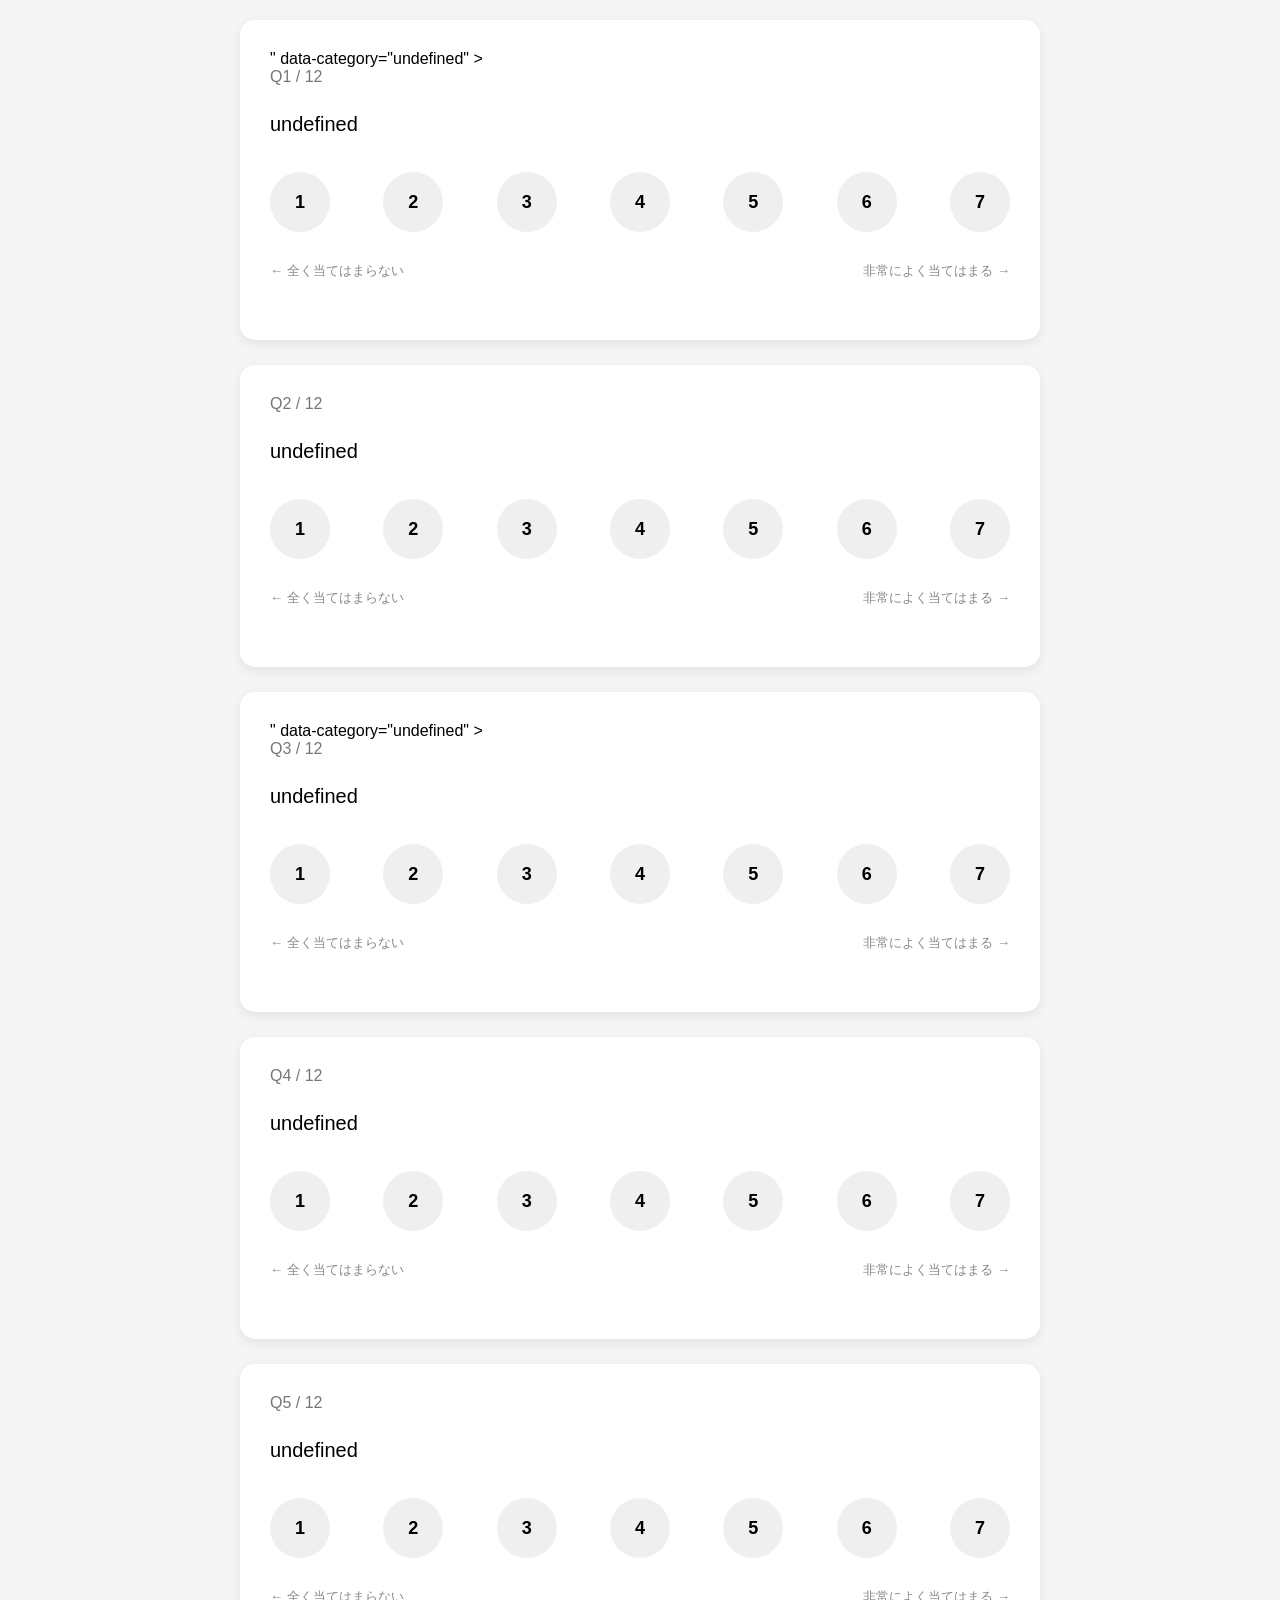
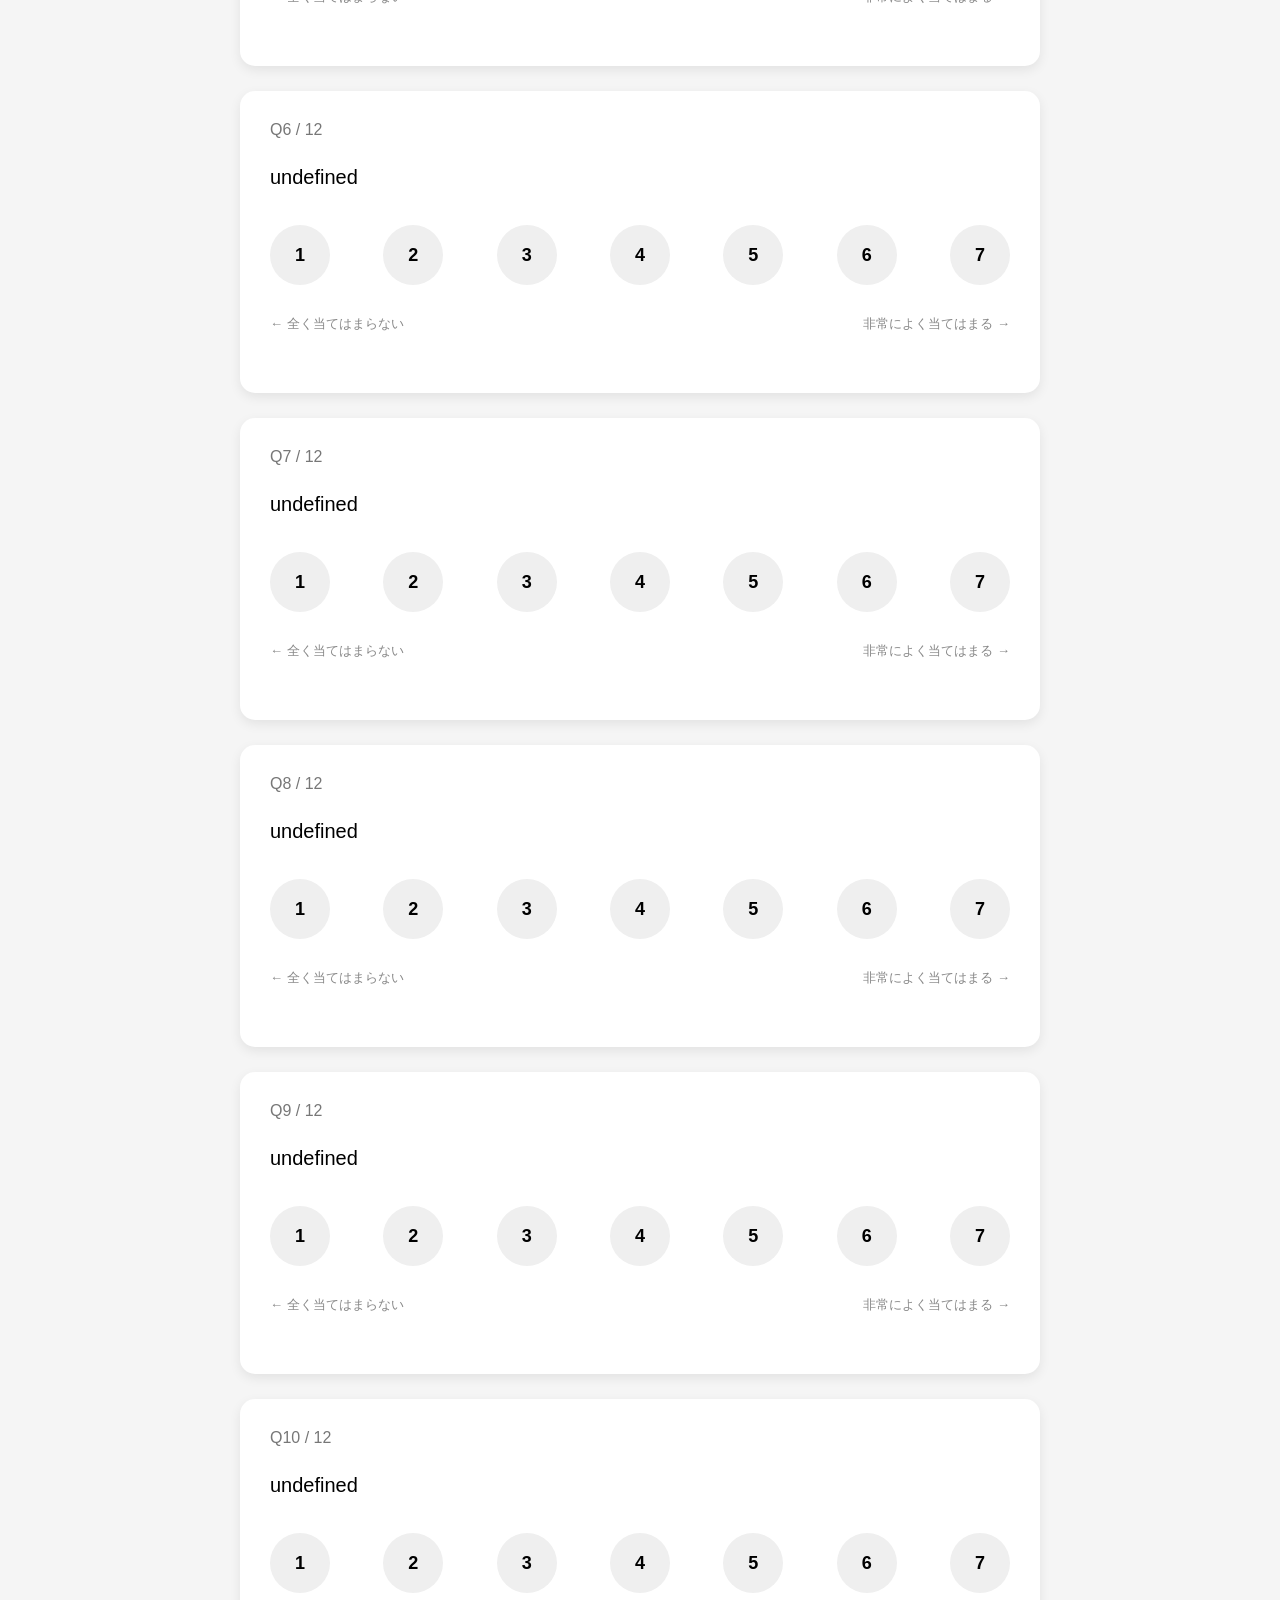
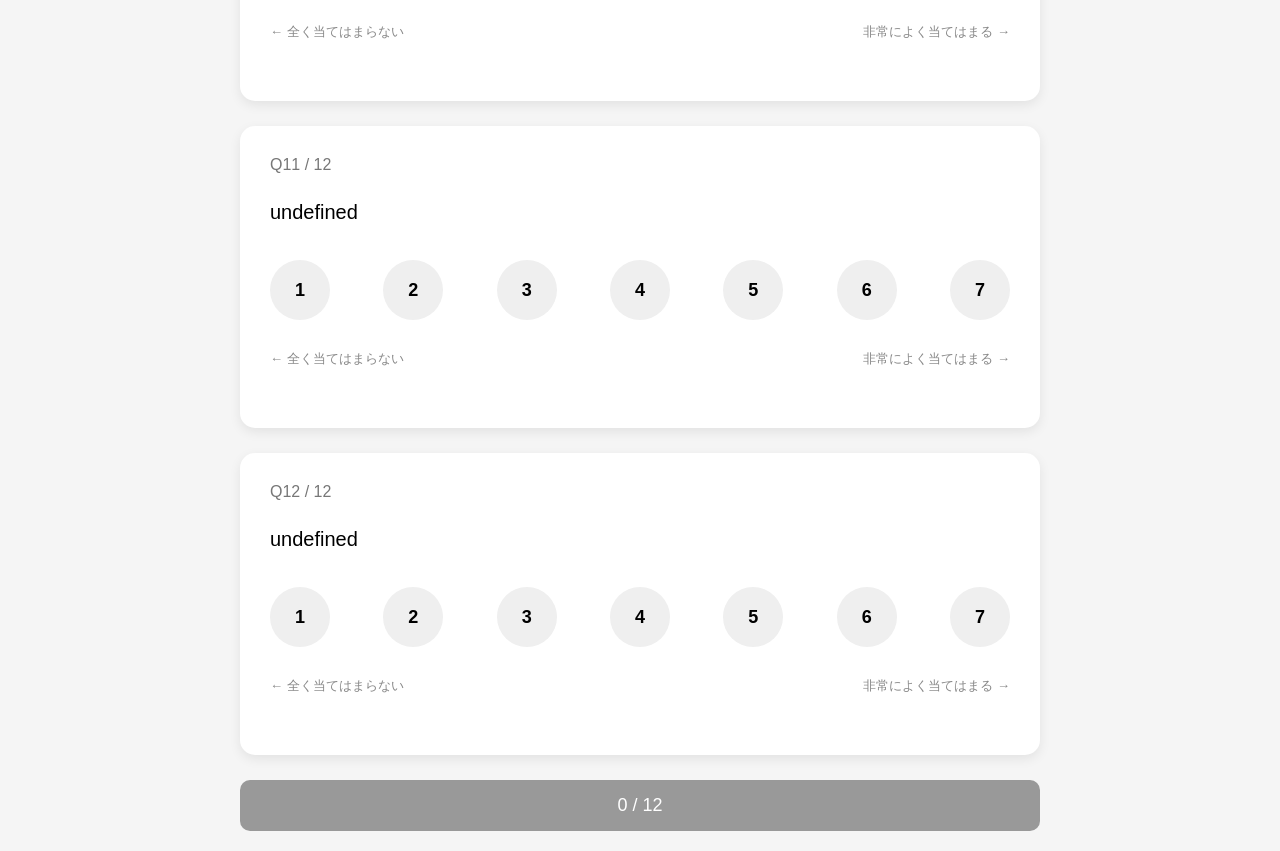
==== question.html @ bc5be619 "Add files via upload" ====
<!DOCTYPE html>
<html lang="ja">

<head>
    <meta charset="UTF-8">
    <meta name="viewport" content="width=device-width, initial-scale=1.0">
    <title>強み診断</title>

    <style>

        body{
            font-family:sans-serif;
	    background-color: #f5f5f5;
            max-width:800px;
            margin:auto;
            padding:20px;
        }

        .question-card{
            background:white;
            padding:30px;
            border-radius:15px;
	    margin-bottom:25px;
	    box-shadow:0 4px 12px rgba(0,0,0,0.08);
        }

	.question-number{
	    color:#777;
	    font-size:16px;
	    margin-bottom:15px;
	}
	
	.question-text{
	    font-size:20px;
	    line-height:1.8;
	    margin-bottom:10px;
	}

	.score-labels{
	    display:flex;
	    justify-content:space-between;
	    margin-bottom:30px;
	    color:#888;
	    font-size:13px;
	}

        .score-buttons{
            display:flex;
            justify-content:space-between;
            margin-top:30px;
	    margin-bottom:30px;
        }

        .score-buttons button{
	    width:60px;
	    height:60px;
	    border-radius:50%;
	    border:none;
	    cursor:pointer;
	    background:#efefef;
	    font-size:18px;
	    font-weight:bold;
	}

	.score-buttons button.selected{
	    background:#43a047;
	    color:white;
	}

	.result-button {
            margin-top: 25px;
        }

        .result-button button {
            width: 100%;
            padding: 15px;
            font-size: 18px;
            border: none;
            border-radius: 10px;
            background-color: #222222;
            color: white;
            cursor: pointer;
        }

        .result-button button:hover {
            background-color: #43a047;
        }

	.result-button button:disabled{
	    background:#999;
	    cursor:not-allowed;
	}

    </style>
</head>

<body>

    <div id="questionArea"></div>

    
    <div class="result-button">
        <button
            id="resultBtn"
            onclick="location.href='result.html'"
            disabled
        >
        </button>
    </div>


    <script>

        const answers = {};
        let totalQuestions = 0;

        function selectScore(button) {

            const questionCard = button.closest(".question-card");
            const buttons = questionCard.querySelectorAll(".score-buttons button");

            buttons.forEach(btn => {
                btn.classList.remove("selected");
            });

            button.classList.add("selected");

            const strength = questionCard.dataset.strength;
            const category = questionCard.dataset.category;
            const score = Number(button.textContent.trim());

            answers[strength] = {
                strength: strength,
                category: category,
                score: score
            };

	    sessionStorage.setItem("strengthAnswers", JSON.stringify(answers));
	    updateProgress(totalQuestions);
	    
	    const nextCard = questionCard.nextElementSibling;
	    
	    if (nextCard && nextCard.classList.contains("question-card")) {
	        nextCard.scrollIntoView({
	            behavior: "smooth",
	            block: "start"
	        });
	    }
        }

        function updateProgress(totalQuestions) {

            const answeredCount = Object.keys(answers).length;
            const resultBtn = document.getElementById("resultBtn");

            if (answeredCount < totalQuestions) {

                resultBtn.textContent =`${answeredCount} / ${totalQuestions}`;
                resultBtn.disabled = true;

            } else {

                resultBtn.textContent = "診断結果を見る";
                resultBtn.disabled = false;

            }
        }

        fetch("data/strength.csv")
            .then(response => response.text())
            .then(data => {

                const lines = data.trim().split(/\r?\n/);
                const csvQuestionInfo = [];

                lines.slice(1).forEach(line => {

                    const [
                        strength,
                        category,
                        text,
                        description
                    ] = line.split(",");

                    csvQuestionInfo.push({
                        strength: strength,
                        category: category,
                        text: text
                    });

                });

	        totalQuestions = csvQuestionInfo.length;

                let html = "";

                csvQuestionInfo.forEach((q, index) => {

                    html += `
                        <div
                            class="question-card"
                            data-strength="${q.strength}"
                            data-category="${q.category}"
                        >

                            <div class="question-number">
                                Q${index + 1} / ${csvQuestionInfo.length}
                            </div>

                            <p class="question-text">
                                ${q.text}
                            </p>

                            <div class="score-buttons">
                                <button onclick="selectScore(this)">1</button>
                                <button onclick="selectScore(this)">2</button>
                                <button onclick="selectScore(this)">3</button>
                                <button onclick="selectScore(this)">4</button>
                                <button onclick="selectScore(this)">5</button>
                                <button onclick="selectScore(this)">6</button>
                                <button onclick="selectScore(this)">7</button>
                            </div>

                            <div class="score-labels">
                                <span>← 全く当てはまらない</span>
                                <span>非常によく当てはまる →</span>
                            </div>

                        </div>
                    `;

                });

                document.getElementById("questionArea").innerHTML = html;
                updateProgress(totalQuestions);

            });

    </script>
</body>

</html>
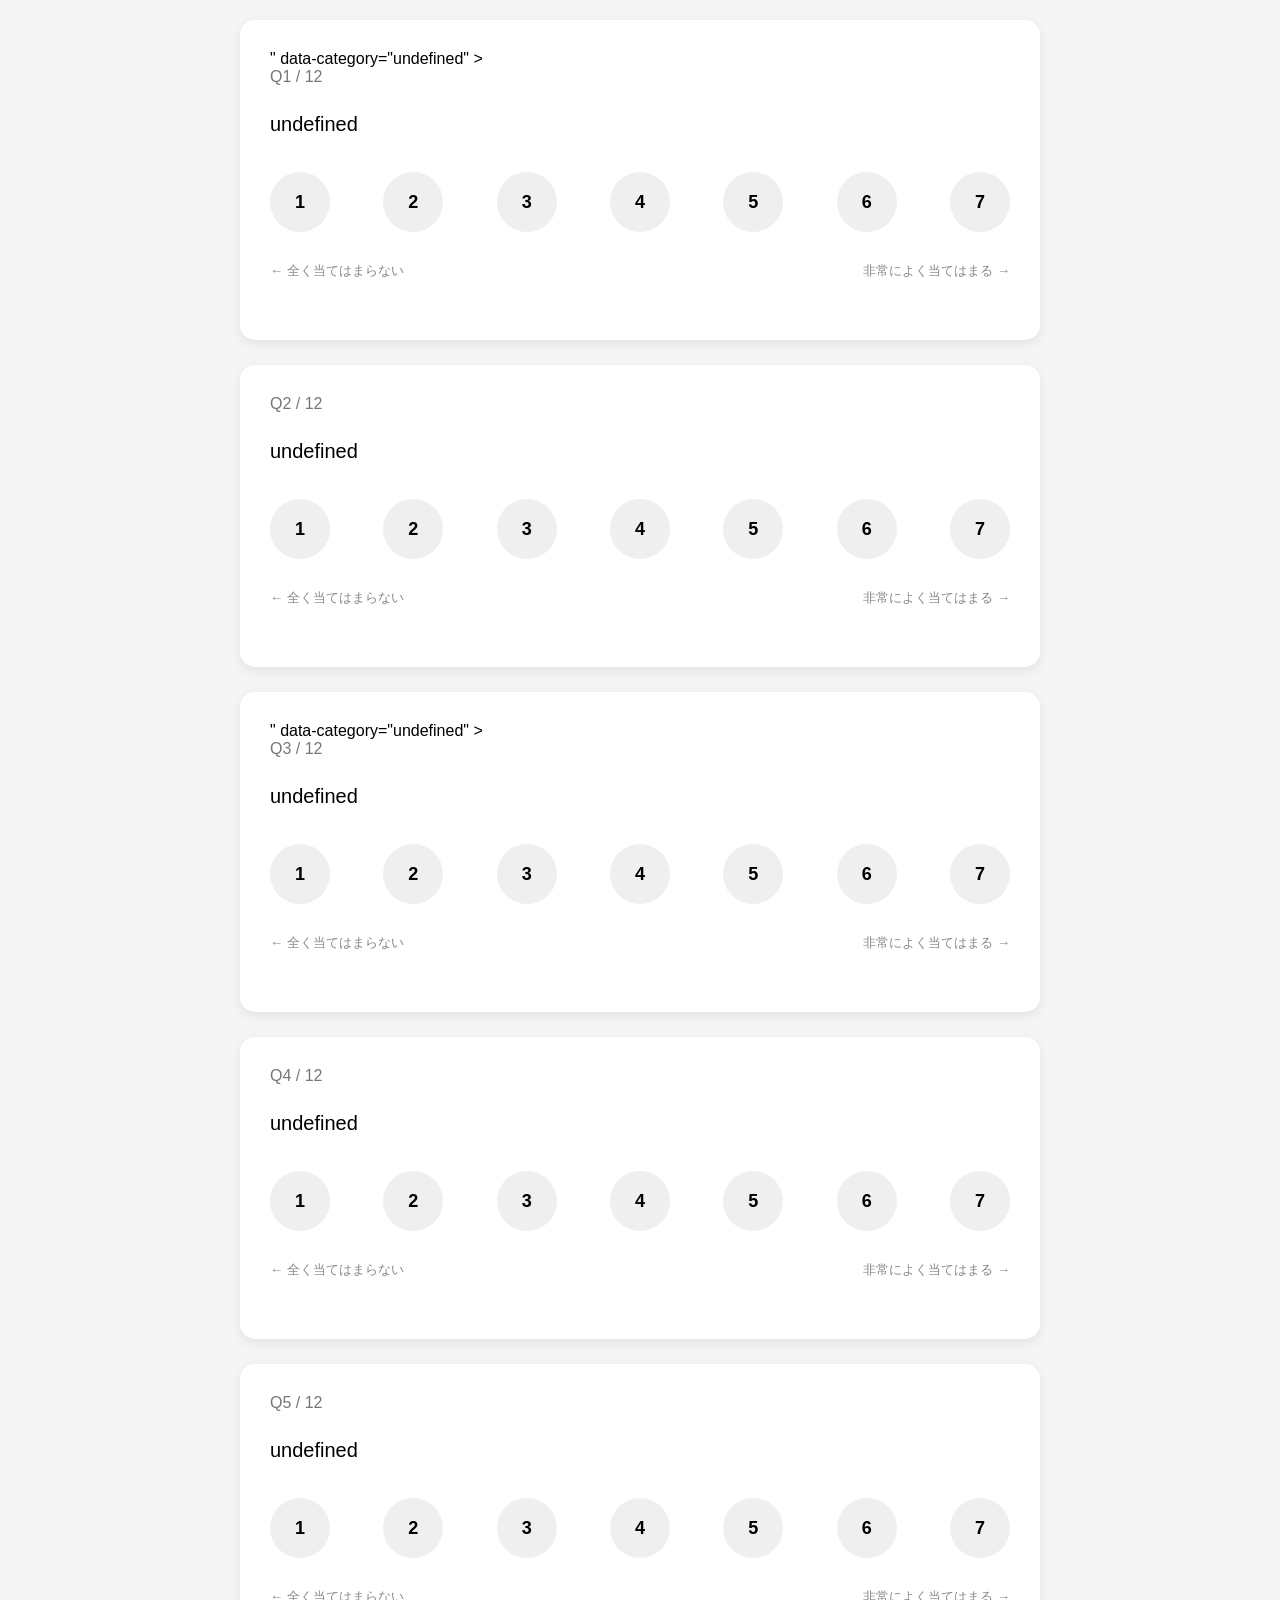
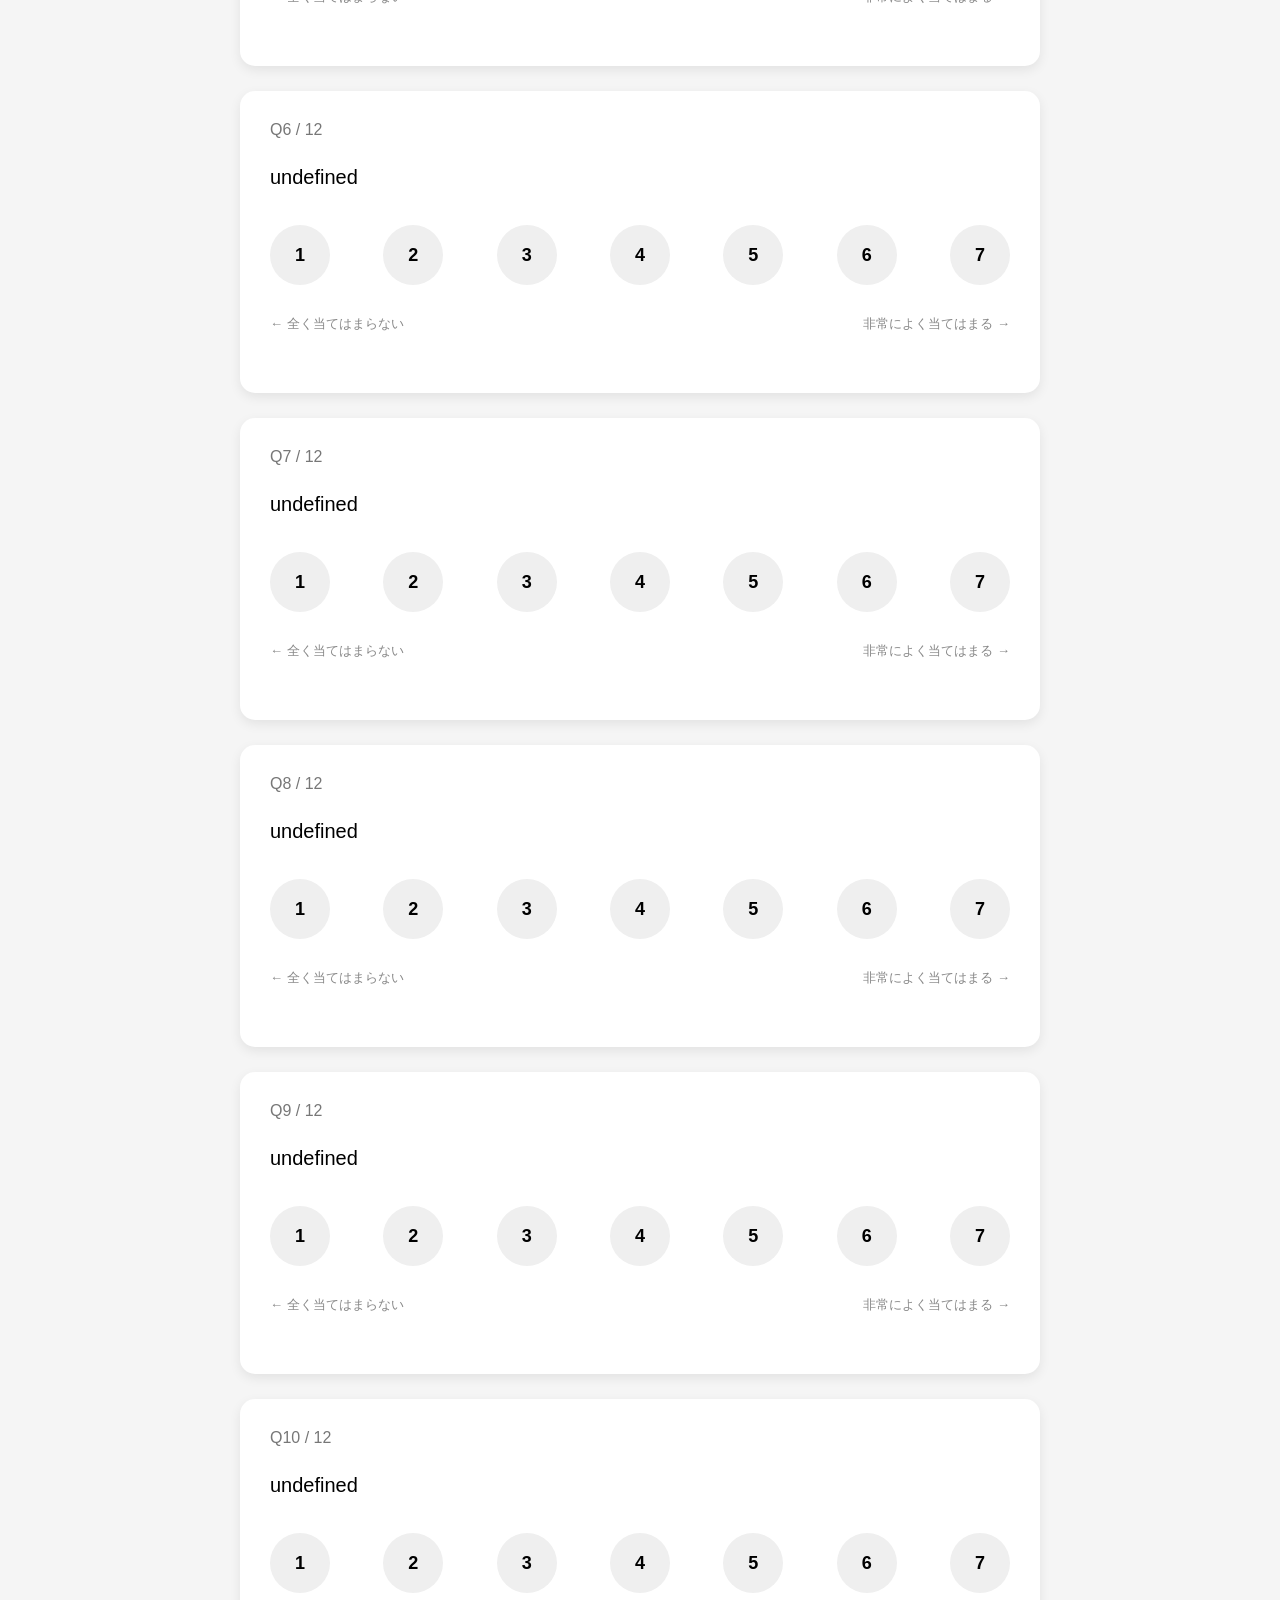
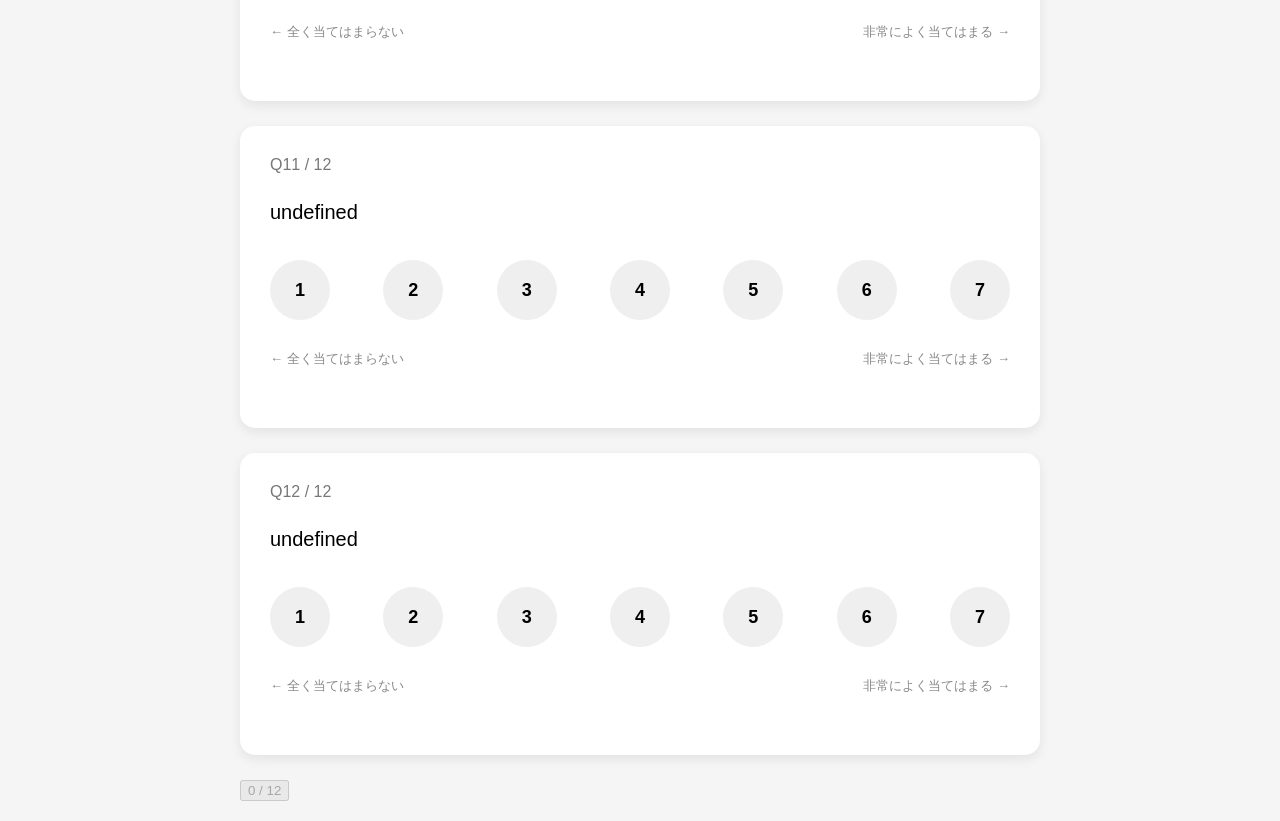
==== commit 41d0de09: "Add files via upload" ====
--- a/question.html
+++ b/question.html
@@ -5,96 +5,10 @@
     <meta charset="UTF-8">
     <meta name="viewport" content="width=device-width, initial-scale=1.0">
     <title>強み診断</title>
-
-    <style>
-
-        body{
-            font-family:sans-serif;
-	    background-color: #f5f5f5;
-            max-width:800px;
-            margin:auto;
-            padding:20px;
-        }
-
-        .question-card{
-            background:white;
-            padding:30px;
-            border-radius:15px;
-	    margin-bottom:25px;
-	    box-shadow:0 4px 12px rgba(0,0,0,0.08);
-        }
-
-	.question-number{
-	    color:#777;
-	    font-size:16px;
-	    margin-bottom:15px;
-	}
-	
-	.question-text{
-	    font-size:20px;
-	    line-height:1.8;
-	    margin-bottom:10px;
-	}
-
-	.score-labels{
-	    display:flex;
-	    justify-content:space-between;
-	    margin-bottom:30px;
-	    color:#888;
-	    font-size:13px;
-	}
-
-        .score-buttons{
-            display:flex;
-            justify-content:space-between;
-            margin-top:30px;
-	    margin-bottom:30px;
-        }
-
-        .score-buttons button{
-	    width:60px;
-	    height:60px;
-	    border-radius:50%;
-	    border:none;
-	    cursor:pointer;
-	    background:#efefef;
-	    font-size:18px;
-	    font-weight:bold;
-	}
-
-	.score-buttons button.selected{
-	    background:#43a047;
-	    color:white;
-	}
-
-	.result-button {
-            margin-top: 25px;
-        }
-
-        .result-button button {
-            width: 100%;
-            padding: 15px;
-            font-size: 18px;
-            border: none;
-            border-radius: 10px;
-            background-color: #222222;
-            color: white;
-            cursor: pointer;
-        }
-
-        .result-button button:hover {
-            background-color: #43a047;
-        }
-
-	.result-button button:disabled{
-	    background:#999;
-	    cursor:not-allowed;
-	}
-
-    </style>
+    <link rel="stylesheet" href="style.css">
 </head>
 
-<body>
+<body class="page-question">
 
     <div id="questionArea"></div>
 
--- a/style.css
+++ b/style.css
@@ -0,0 +1,303 @@
+/* ===== 3ページ共通 ===== */
+* {
+    box-sizing: border-box;
+}
+
+html,
+body {
+    margin: 0;
+}
+
+body {
+    font-family: sans-serif;
+    background: #f5f5f5;
+    padding: clamp(8px, 2.5vw, 20px);
+}
+
+h1 {
+    text-align: center;
+}
+
+button {
+    font-family: inherit;
+}
+
+.main-button {
+    width: 100%;
+    padding: 15px;
+    font-size: 18px;
+    border: none;
+    border-radius: 10px;
+    background-color: #222222;
+    color: white;
+    cursor: pointer;
+}
+
+.main-button:hover {
+    background-color: #43a047;
+}
+
+/* ===== index.html ===== */
+.page-index {
+    overflow-x: hidden;
+}
+
+.page-index .index-scale-frame {
+    width: 100%;
+    display: flex;
+    justify-content: center;
+    align-items: flex-start;
+}
+
+.page-index .container {
+    width: 800px;
+    flex: 0 0 800px;
+    transform-origin: top center;
+}
+
+.page-index .description {
+    background: white;
+    padding: 15px;
+    border-radius: 10px;
+    margin-bottom: 20px;
+}
+
+.page-index .image-grid {
+    display: grid;
+    grid-template-columns: repeat(2, 1fr);
+    gap: 15px;
+}
+
+.page-index .image-card {
+    border-radius: 10px;
+    padding: 15px;
+    min-height: 100px;
+    display: flex;
+    align-items: center;
+    gap: 15px;
+}
+
+.page-index .category-text {
+    flex: 1;
+    display: flex;
+    flex-direction: column;
+    justify-content: center;
+}
+
+.page-index .category-text h3 {
+    margin: 0 0 10px;
+    font-size: 26px;
+    font-weight: bold;
+}
+
+.page-index .category-text p {
+    margin: 0;
+    line-height: 1.5;
+}
+
+.page-index .start-button {
+    margin-top: 25px;
+}
+
+/* ===== question.html ===== */
+.page-question {
+    max-width: 840px;
+    margin: auto;
+}
+
+.page-question .question-card {
+    background: white;
+    padding: 30px;
+    border-radius: 15px;
+    margin-bottom: 25px;
+    box-shadow: 0 4px 12px rgba(0, 0, 0, 0.08);
+}
+
+.page-question .question-number {
+    color: #777;
+    font-size: 16px;
+    margin-bottom: 15px;
+}
+
+.page-question .question-text {
+    font-size: 20px;
+    line-height: 1.8;
+    margin-bottom: 10px;
+}
+
+.page-question .score-buttons {
+    display: flex;
+    justify-content: space-between;
+    margin: 30px 0;
+}
+
+.page-question .score-buttons button {
+    width: 60px;
+    height: 60px;
+    border-radius: 50%;
+    border: none;
+    cursor: pointer;
+    background: #efefef;
+    font-size: 18px;
+    font-weight: bold;
+}
+
+.page-question .score-buttons button.selected {
+    background: #43a047;
+    color: white;
+}
+
+.page-question .score-labels {
+    display: flex;
+    justify-content: space-between;
+    margin-bottom: 30px;
+    color: #888;
+    font-size: 13px;
+}
+
+.page-question .result-button {
+    margin-top: 25px;
+}
+
+.page-question .main-button:disabled {
+    background: #999;
+    cursor: not-allowed;
+}
+
+@media (max-width: 700px) {
+    .page-question {
+        padding: 8px;
+    }
+
+    .page-question .question-card {
+        padding: 18px 14px;
+        margin-bottom: 15px;
+    }
+
+    .page-question .question-text {
+        font-size: clamp(16px, 4.5vw, 20px);
+    }
+
+    .page-question .score-buttons {
+        gap: 5px;
+        margin: 22px 0;
+    }
+
+    .page-question .score-buttons button {
+        width: clamp(38px, 11vw, 60px);
+        height: clamp(38px, 11vw, 60px);
+        font-size: clamp(14px, 4vw, 18px);
+    }
+
+    .page-question .score-labels {
+        font-size: clamp(10px, 3vw, 13px);
+        margin-bottom: 15px;
+    }
+}
+
+/* ===== result.html ===== */
+.page-result {
+    overflow: hidden;
+}
+
+.page-result .result-page-frame {
+    width: 100%;
+    display: flex;
+    justify-content: center;
+    align-items: flex-start;
+}
+
+.page-result .result-card {
+    width: min(800px, 100%);
+    flex: 0 1 800px;
+    background: white;
+    padding: 30px;
+    border-radius: 15px;
+    box-shadow: 0 4px 12px rgba(0, 0, 0, 0.08);
+    transform: scale(var(--result-scale, 1));
+    transform-origin: top center;
+}
+
+.page-result .category-block {
+    margin-bottom: 24px;
+}
+
+.page-result .category-layout {
+    display: flex;
+    align-items: center;
+    gap: 15px;
+}
+
+.page-result .category-icon {
+    width: 70px;
+    height: 70px;
+    object-fit: contain;
+    flex-shrink: 0;
+}
+
+.page-result .category-content,
+.page-result .strength-text {
+    flex: 1;
+    min-width: 0;
+}
+
+.page-result .category-title-row {
+    display: flex;
+    justify-content: space-between;
+    align-items: flex-start;
+    gap: 12px;
+    margin-bottom: 8px;
+    font-weight: bold;
+}
+
+.page-result .category-text {
+    flex: 1;
+    line-height: 1.5;
+}
+
+.page-result .category-percent {
+    white-space: nowrap;
+    font-weight: bold;
+}
+
+.page-result .bar-bg {
+    width: 100%;
+    height: 18px;
+    background: #e5e5e5;
+    border-radius: 20px;
+    overflow: hidden;
+}
+
+.page-result .bar-fill {
+    height: 100%;
+    background: #43a047;
+    border-radius: 20px;
+    transition: 0.5s;
+}
+
+.page-result .strength-card {
+    display: flex;
+    align-items: center;
+    gap: 20px;
+    padding: 20px;
+    border-radius: 15px;
+    margin-bottom: 20px;
+}
+
+.page-result .strength-image {
+    flex-shrink: 0;
+}
+
+.page-result .strength-name {
+    font-size: 32px;
+    font-weight: bold;
+}
+
+.page-result .strength-description {
+    margin-top: 10px;
+    line-height: 1.8;
+}
+
+.page-result .copy-button {
+    margin-top: 20px;
+}
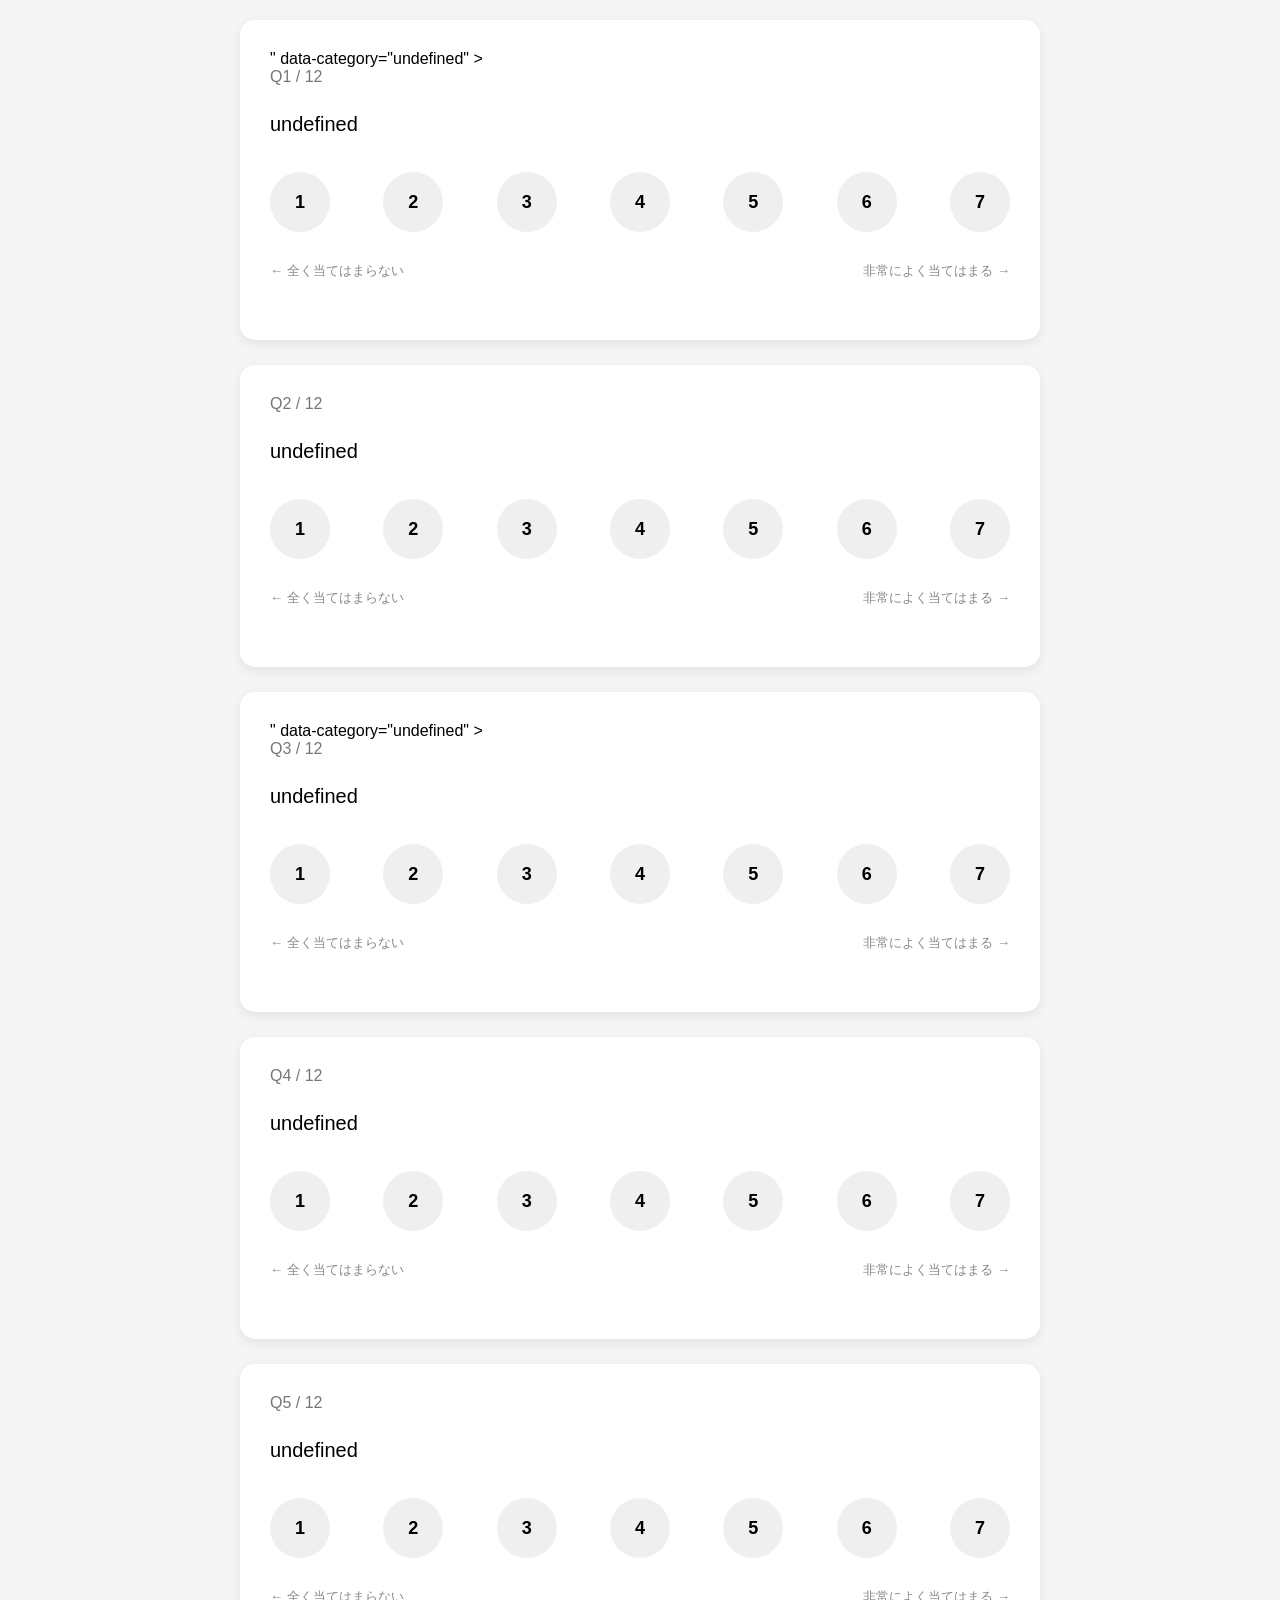
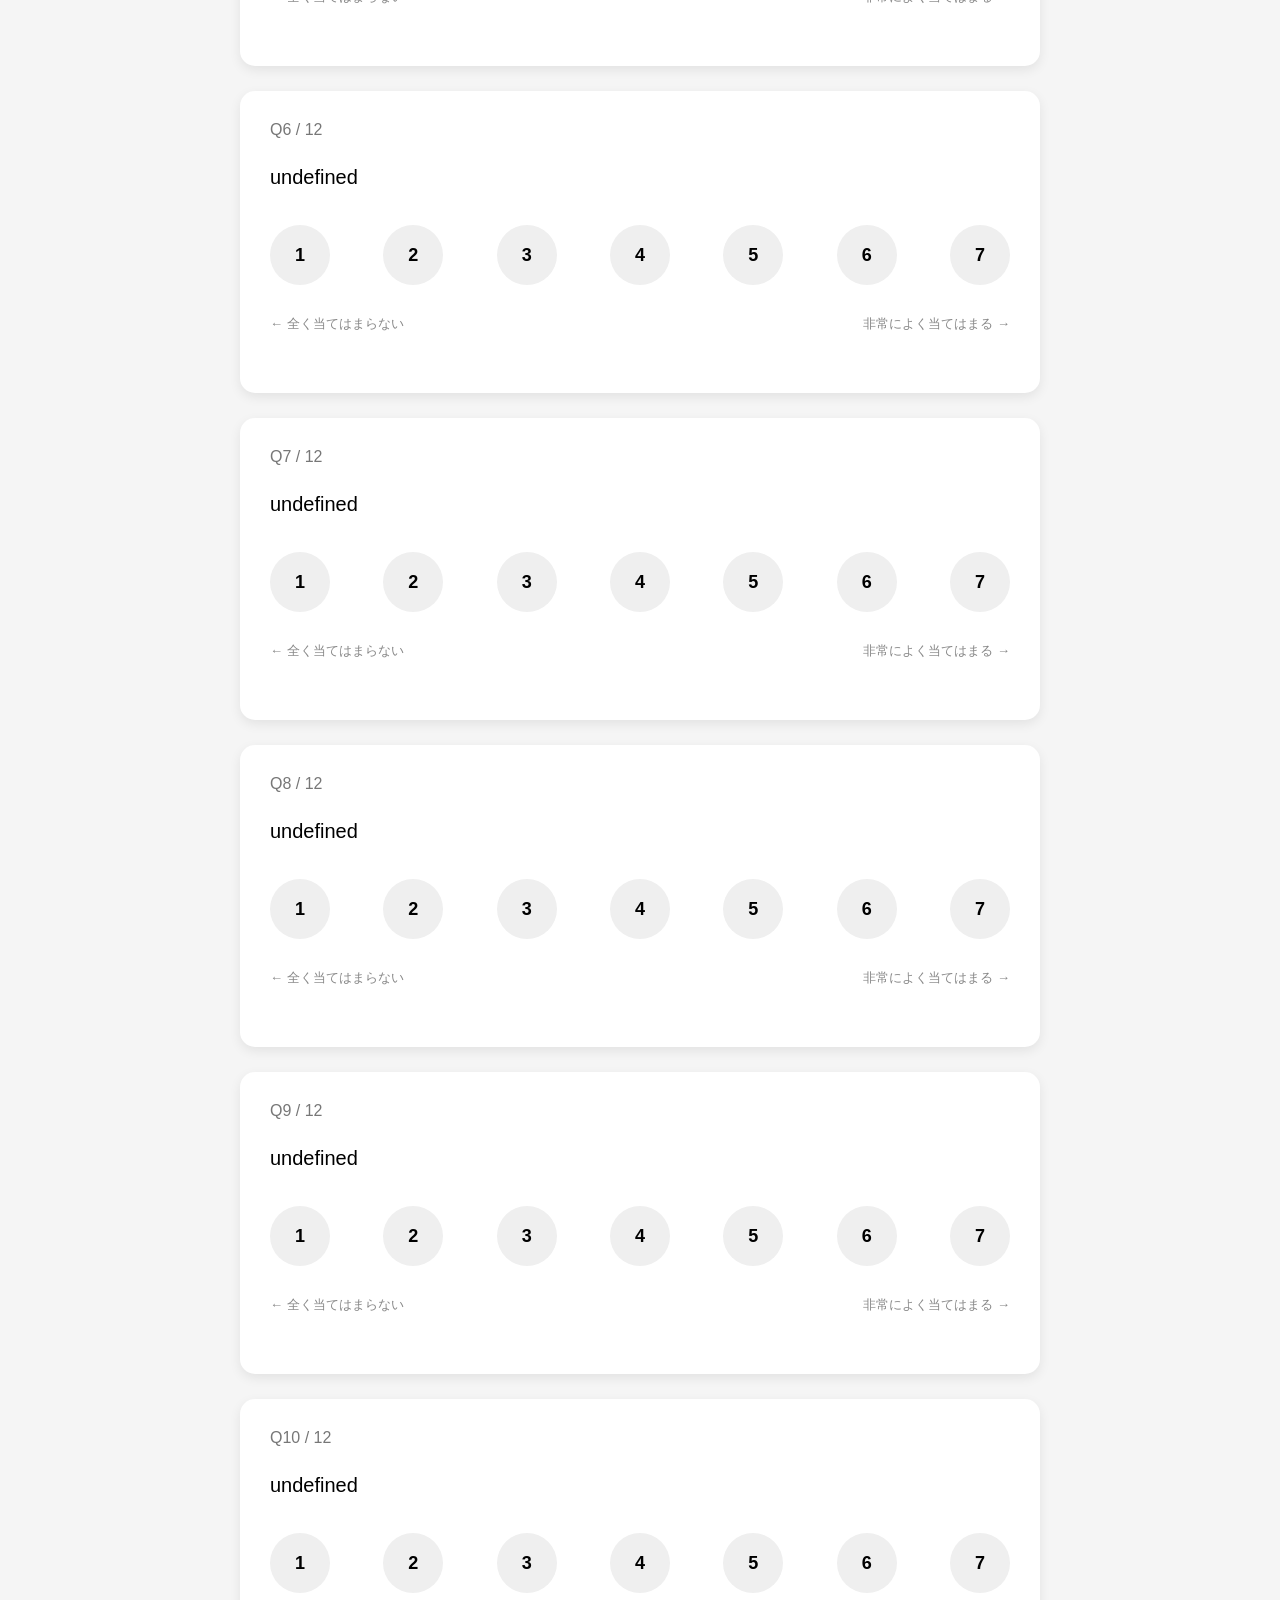
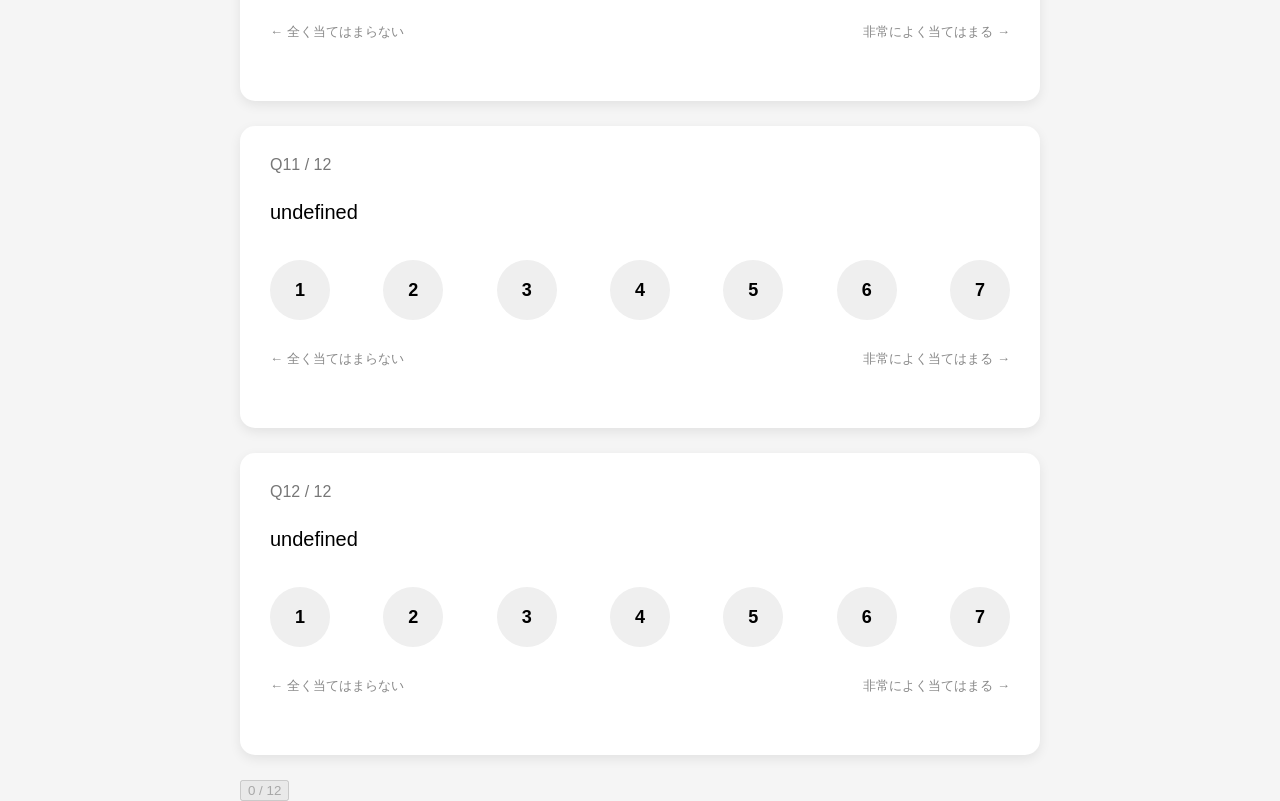
==== commit ee333d23: "Add files via upload" ====
--- a/question.html
+++ b/question.html
@@ -9,6 +9,8 @@
 </head>
 
 <body class="page-question">
+    <div class="question-scale-frame">
+    <div class="question-scale-content">
 
     <div id="questionArea"></div>
 
@@ -22,6 +24,10 @@
         </button>
     </div>
 
+
+    
+    </div>
+    </div>
 
     <script>
 
@@ -150,6 +156,18 @@
 
             });
 
+        function fitQuestionPage() {
+            const frame = document.querySelector(".question-scale-frame");
+            const content = document.querySelector(".question-scale-content");
+            if (!frame || !content) return;
+            const bs = getComputedStyle(document.body);
+            const availableWidth = window.innerWidth - parseFloat(bs.paddingLeft) - parseFloat(bs.paddingRight);
+            const scale = Math.min(1, availableWidth / 800);
+            content.style.transform = `scale(${scale})`;
+            frame.style.height = `${content.offsetHeight * scale}px`;
+        }
+        window.addEventListener("load", fitQuestionPage);
+        window.addEventListener("resize", fitQuestionPage);
     </script>
 </body>
 
--- a/style.css
+++ b/style.css
@@ -100,10 +100,9 @@
 }
 
 /* ===== question.html ===== */
-.page-question {
-    max-width: 840px;
-    margin: auto;
-}
+.page-question { overflow-x: hidden; }
+.page-question .question-scale-frame { width: 100%; display: flex; justify-content: center; align-items: flex-start; }
+.page-question .question-scale-content { width: 800px; flex: 0 0 800px; transform-origin: top center; }
 
 .page-question .question-card {
     background: white;
@@ -164,41 +163,12 @@
     cursor: not-allowed;
 }
 
-@media (max-width: 700px) {
-    .page-question {
-        padding: 8px;
-    }
-
-    .page-question .question-card {
-        padding: 18px 14px;
-        margin-bottom: 15px;
-    }
-
-    .page-question .question-text {
-        font-size: clamp(16px, 4.5vw, 20px);
-    }
-
-    .page-question .score-buttons {
-        gap: 5px;
-        margin: 22px 0;
-    }
-
-    .page-question .score-buttons button {
-        width: clamp(38px, 11vw, 60px);
-        height: clamp(38px, 11vw, 60px);
-        font-size: clamp(14px, 4vw, 18px);
-    }
-
-    .page-question .score-labels {
-        font-size: clamp(10px, 3vw, 13px);
-        margin-bottom: 15px;
-    }
-}
+
 
 /* ===== result.html ===== */
-.page-result {
-    overflow: hidden;
-}
+.page-result { overflow-x: hidden; }
+.page-result .result-scale-frame { width: 100%; display: flex; justify-content: center; align-items: flex-start; }
+.page-result .result-scale-content { width: 800px; flex: 0 0 800px; transform-origin: top center; }
 
 .page-result .result-page-frame {
     width: 100%;
@@ -208,14 +178,12 @@
 }
 
 .page-result .result-card {
-    width: min(800px, 100%);
-    flex: 0 1 800px;
+    width: 800px;
     background: white;
     padding: 30px;
     border-radius: 15px;
     box-shadow: 0 4px 12px rgba(0, 0, 0, 0.08);
-    transform: scale(var(--result-scale, 1));
-    transform-origin: top center;
+
 }
 
 .page-result .category-block {
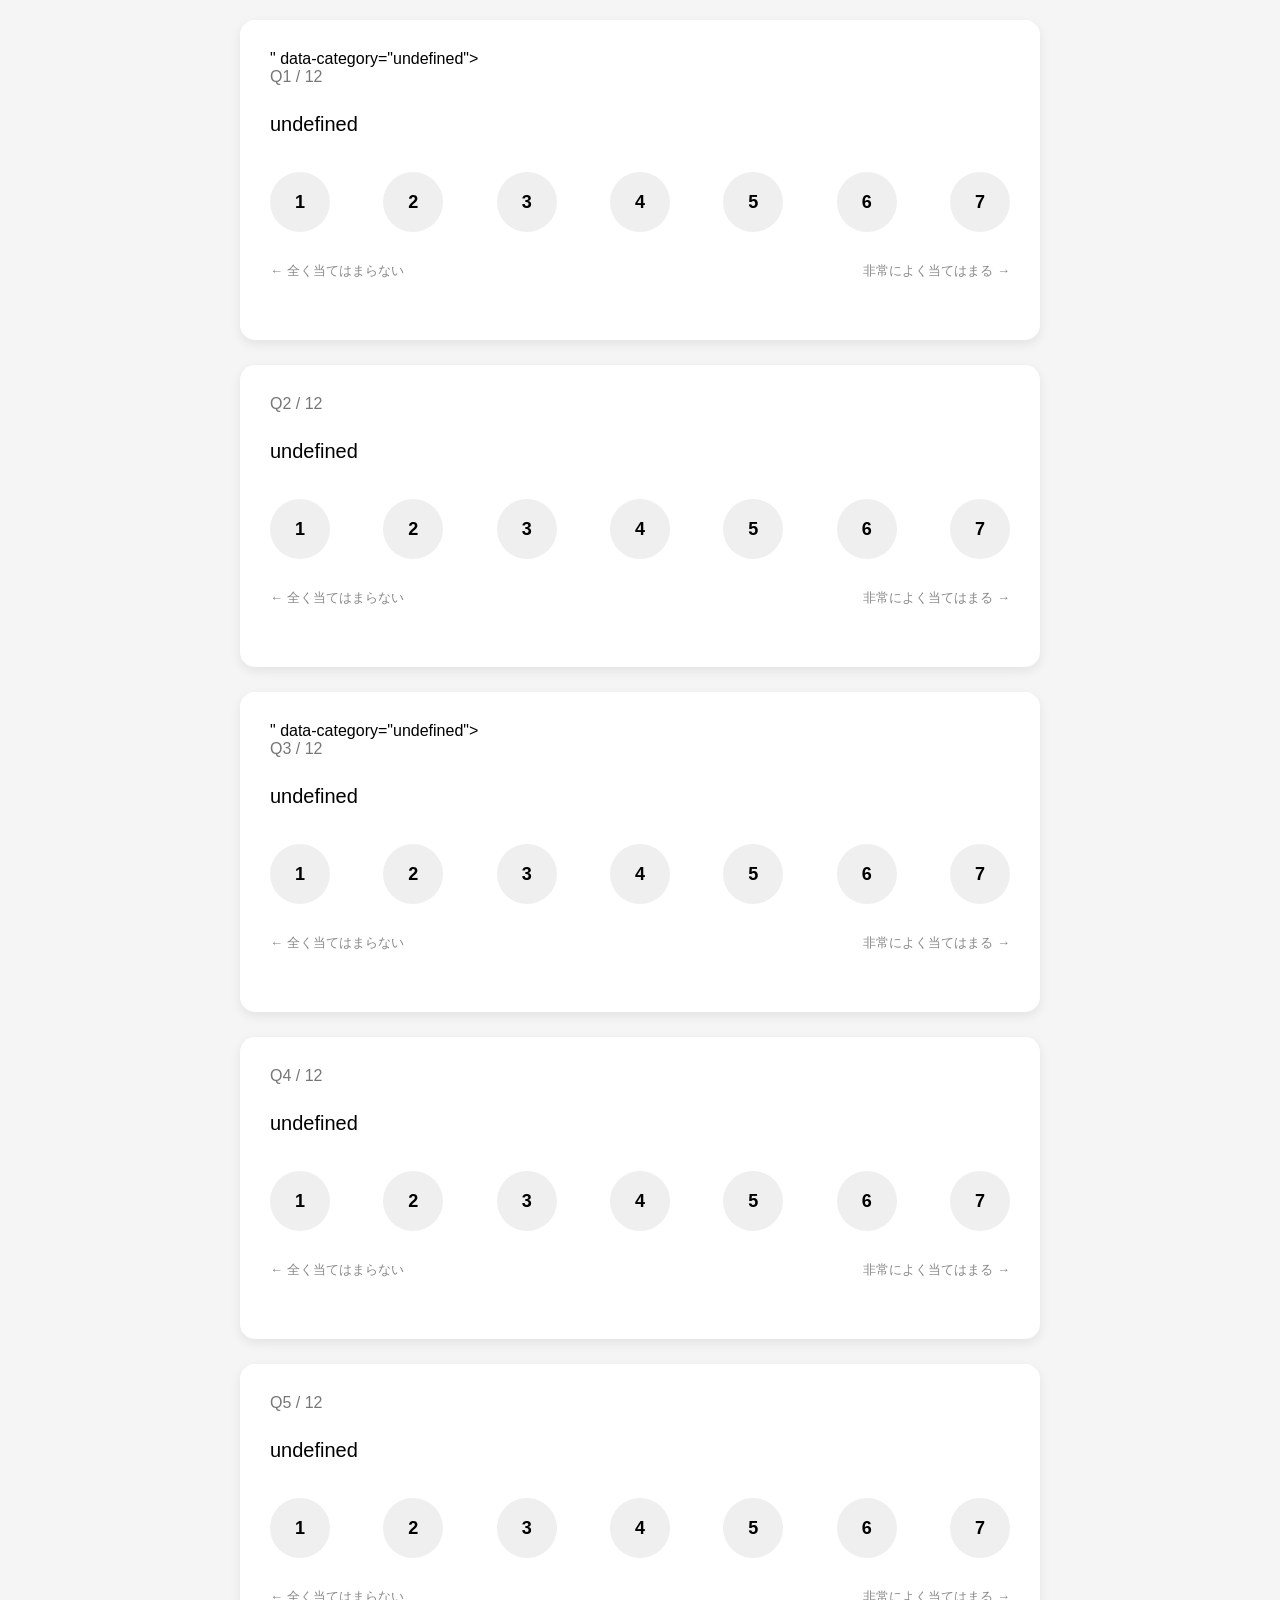
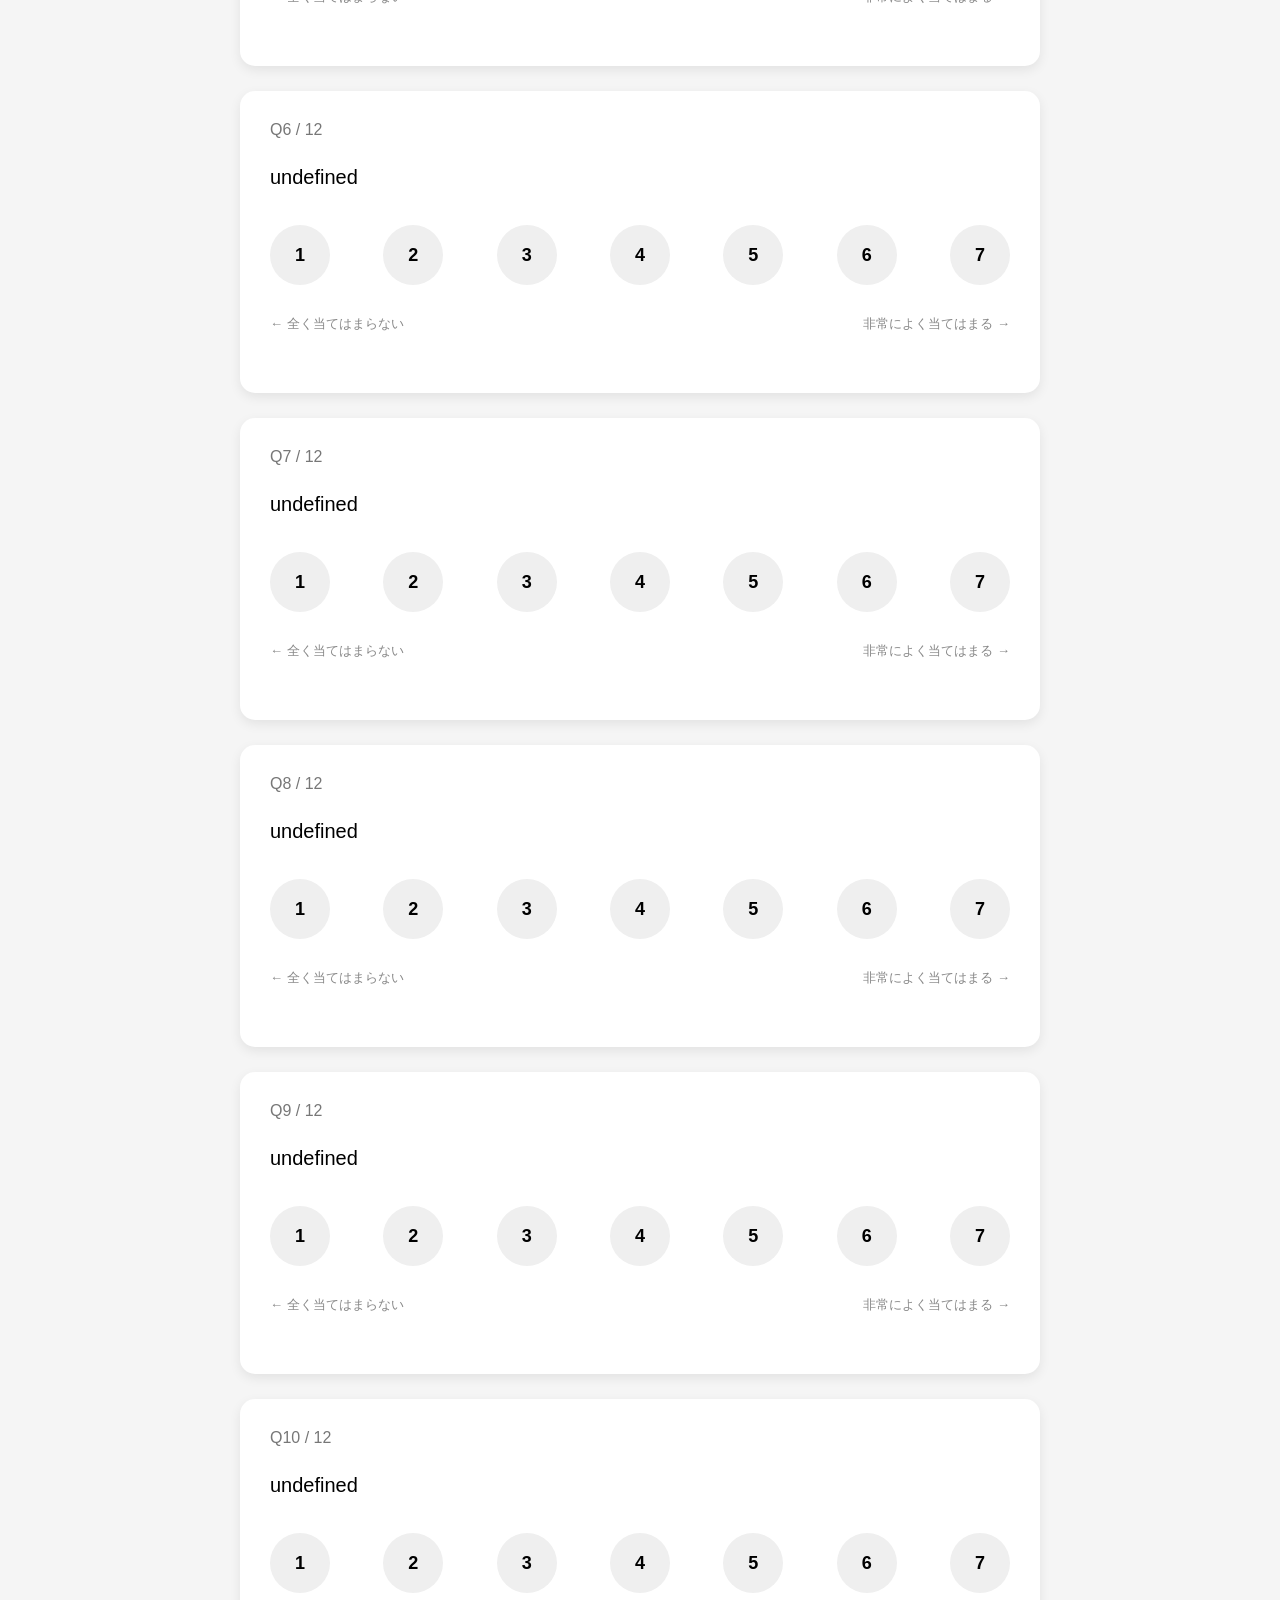
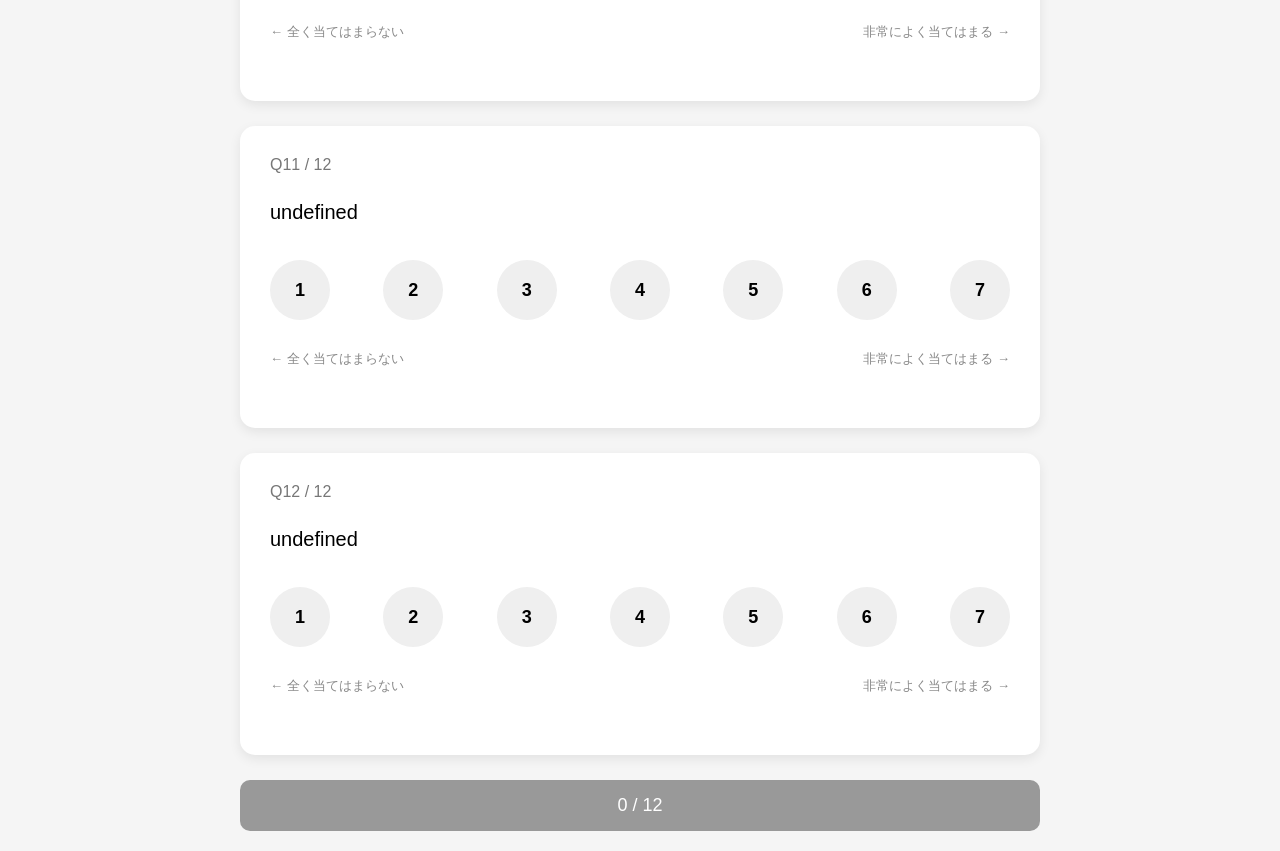
==== commit a06f09b9: "Add files via upload" ====
--- a/question.html
+++ b/question.html
@@ -1,174 +1,10 @@
-<!DOCTYPE html>
-<html lang="ja">
-
-<head>
-    <meta charset="UTF-8">
-    <meta name="viewport" content="width=device-width, initial-scale=1.0">
-    <title>強み診断</title>
-    <link rel="stylesheet" href="style.css">
-</head>
-
-<body class="page-question">
-    <div class="question-scale-frame">
-    <div class="question-scale-content">
-
-    <div id="questionArea"></div>
-
-    
-    <div class="result-button">
-        <button
-            id="resultBtn"
-            onclick="location.href='result.html'"
-            disabled
-        >
-        </button>
-    </div>
-
-
-    
-    </div>
-    </div>
-
-    <script>
-
-        const answers = {};
-        let totalQuestions = 0;
-
-        function selectScore(button) {
-
-            const questionCard = button.closest(".question-card");
-            const buttons = questionCard.querySelectorAll(".score-buttons button");
-
-            buttons.forEach(btn => {
-                btn.classList.remove("selected");
-            });
-
-            button.classList.add("selected");
-
-            const strength = questionCard.dataset.strength;
-            const category = questionCard.dataset.category;
-            const score = Number(button.textContent.trim());
-
-            answers[strength] = {
-                strength: strength,
-                category: category,
-                score: score
-            };
-
-	    sessionStorage.setItem("strengthAnswers", JSON.stringify(answers));
-	    updateProgress(totalQuestions);
-	    
-	    const nextCard = questionCard.nextElementSibling;
-	    
-	    if (nextCard && nextCard.classList.contains("question-card")) {
-	        nextCard.scrollIntoView({
-	            behavior: "smooth",
-	            block: "start"
-	        });
-	    }
-        }
-
-        function updateProgress(totalQuestions) {
-
-            const answeredCount = Object.keys(answers).length;
-            const resultBtn = document.getElementById("resultBtn");
-
-            if (answeredCount < totalQuestions) {
-
-                resultBtn.textContent =`${answeredCount} / ${totalQuestions}`;
-                resultBtn.disabled = true;
-
-            } else {
-
-                resultBtn.textContent = "診断結果を見る";
-                resultBtn.disabled = false;
-
-            }
-        }
-
-        fetch("data/strength.csv")
-            .then(response => response.text())
-            .then(data => {
-
-                const lines = data.trim().split(/\r?\n/);
-                const csvQuestionInfo = [];
-
-                lines.slice(1).forEach(line => {
-
-                    const [
-                        strength,
-                        category,
-                        text,
-                        description
-                    ] = line.split(",");
-
-                    csvQuestionInfo.push({
-                        strength: strength,
-                        category: category,
-                        text: text
-                    });
-
-                });
-
-	        totalQuestions = csvQuestionInfo.length;
-
-                let html = "";
-
-                csvQuestionInfo.forEach((q, index) => {
-
-                    html += `
-                        <div
-                            class="question-card"
-                            data-strength="${q.strength}"
-                            data-category="${q.category}"
-                        >
-
-                            <div class="question-number">
-                                Q${index + 1} / ${csvQuestionInfo.length}
-                            </div>
-
-                            <p class="question-text">
-                                ${q.text}
-                            </p>
-
-                            <div class="score-buttons">
-                                <button onclick="selectScore(this)">1</button>
-                                <button onclick="selectScore(this)">2</button>
-                                <button onclick="selectScore(this)">3</button>
-                                <button onclick="selectScore(this)">4</button>
-                                <button onclick="selectScore(this)">5</button>
-                                <button onclick="selectScore(this)">6</button>
-                                <button onclick="selectScore(this)">7</button>
-                            </div>
-
-                            <div class="score-labels">
-                                <span>← 全く当てはまらない</span>
-                                <span>非常によく当てはまる →</span>
-                            </div>
-
-                        </div>
-                    `;
-
-                });
-
-                document.getElementById("questionArea").innerHTML = html;
-                updateProgress(totalQuestions);
-
-            });
-
-        function fitQuestionPage() {
-            const frame = document.querySelector(".question-scale-frame");
-            const content = document.querySelector(".question-scale-content");
-            if (!frame || !content) return;
-            const bs = getComputedStyle(document.body);
-            const availableWidth = window.innerWidth - parseFloat(bs.paddingLeft) - parseFloat(bs.paddingRight);
-            const scale = Math.min(1, availableWidth / 800);
-            content.style.transform = `scale(${scale})`;
-            frame.style.height = `${content.offsetHeight * scale}px`;
-        }
-        window.addEventListener("load", fitQuestionPage);
-        window.addEventListener("resize", fitQuestionPage);
-    </script>
-</body>
-
-</html>+<!DOCTYPE html><html lang="ja"><head><meta charset="UTF-8"><meta name="viewport" content="width=device-width,initial-scale=1.0"><title>強み診断</title><link rel="stylesheet" href="style.css"></head>
+<body class="page-question"><div class="scale-frame"><main class="fixed-canvas"><div id="questionArea"></div><div class="action-wrap"><button class="main-button" id="resultBtn" onclick="location.href='result.html'" disabled></button></div></main></div>
+<script>
+const answers={};let totalQuestions=0;
+function fit(){const c=document.querySelector('.fixed-canvas'),f=document.querySelector('.scale-frame'),bs=getComputedStyle(document.body),w=innerWidth-parseFloat(bs.paddingLeft)-parseFloat(bs.paddingRight),s=Math.min(1,w/800);c.style.transform=`scale(${s})`;f.style.height=`${c.scrollHeight*s}px`}
+function selectScore(b){const c=b.closest('.question-card');c.querySelectorAll('.score-buttons button').forEach(x=>x.classList.remove('selected'));b.classList.add('selected');answers[c.dataset.strength]={strength:c.dataset.strength,category:c.dataset.category,score:Number(b.textContent.trim())};sessionStorage.setItem('strengthAnswers',JSON.stringify(answers));updateProgress();const n=c.nextElementSibling;if(n?.classList.contains('question-card'))n.scrollIntoView({behavior:'smooth',block:'start'})}
+function updateProgress(){const n=Object.keys(answers).length,b=document.getElementById('resultBtn');b.textContent=n<totalQuestions?`${n} / ${totalQuestions}`:'診断結果を見る';b.disabled=n<totalQuestions}
+fetch('data/strength.csv').then(r=>r.text()).then(data=>{const rows=data.replace(/^\uFEFF/,'').trim().split(/\r?\n/).slice(1);totalQuestions=rows.length;document.getElementById('questionArea').innerHTML=rows.map((line,i)=>{const [strength,category,text]=line.split(',');return `<div class="question-card" data-strength="${strength}" data-category="${category}"><div class="question-number">Q${i+1} / ${rows.length}</div><p class="question-text">${text}</p><div class="score-buttons">${[1,2,3,4,5,6,7].map(n=>`<button onclick="selectScore(this)">${n}</button>`).join('')}</div><div class="score-labels"><span>← 全く当てはまらない</span><span>非常によく当てはまる →</span></div></div>`}).join('');updateProgress();fit()});
+addEventListener('load',fit);addEventListener('resize',fit);
+</script></body></html>
--- a/style.css
+++ b/style.css
@@ -1,271 +1,3 @@
-/* ===== 3ページ共通 ===== */
-* {
-    box-sizing: border-box;
-}
-
-html,
-body {
-    margin: 0;
-}
-
-body {
-    font-family: sans-serif;
-    background: #f5f5f5;
-    padding: clamp(8px, 2.5vw, 20px);
-}
-
-h1 {
-    text-align: center;
-}
-
-button {
-    font-family: inherit;
-}
-
-.main-button {
-    width: 100%;
-    padding: 15px;
-    font-size: 18px;
-    border: none;
-    border-radius: 10px;
-    background-color: #222222;
-    color: white;
-    cursor: pointer;
-}
-
-.main-button:hover {
-    background-color: #43a047;
-}
-
-/* ===== index.html ===== */
-.page-index {
-    overflow-x: hidden;
-}
-
-.page-index .index-scale-frame {
-    width: 100%;
-    display: flex;
-    justify-content: center;
-    align-items: flex-start;
-}
-
-.page-index .container {
-    width: 800px;
-    flex: 0 0 800px;
-    transform-origin: top center;
-}
-
-.page-index .description {
-    background: white;
-    padding: 15px;
-    border-radius: 10px;
-    margin-bottom: 20px;
-}
-
-.page-index .image-grid {
-    display: grid;
-    grid-template-columns: repeat(2, 1fr);
-    gap: 15px;
-}
-
-.page-index .image-card {
-    border-radius: 10px;
-    padding: 15px;
-    min-height: 100px;
-    display: flex;
-    align-items: center;
-    gap: 15px;
-}
-
-.page-index .category-text {
-    flex: 1;
-    display: flex;
-    flex-direction: column;
-    justify-content: center;
-}
-
-.page-index .category-text h3 {
-    margin: 0 0 10px;
-    font-size: 26px;
-    font-weight: bold;
-}
-
-.page-index .category-text p {
-    margin: 0;
-    line-height: 1.5;
-}
-
-.page-index .start-button {
-    margin-top: 25px;
-}
-
-/* ===== question.html ===== */
-.page-question { overflow-x: hidden; }
-.page-question .question-scale-frame { width: 100%; display: flex; justify-content: center; align-items: flex-start; }
-.page-question .question-scale-content { width: 800px; flex: 0 0 800px; transform-origin: top center; }
-
-.page-question .question-card {
-    background: white;
-    padding: 30px;
-    border-radius: 15px;
-    margin-bottom: 25px;
-    box-shadow: 0 4px 12px rgba(0, 0, 0, 0.08);
-}
-
-.page-question .question-number {
-    color: #777;
-    font-size: 16px;
-    margin-bottom: 15px;
-}
-
-.page-question .question-text {
-    font-size: 20px;
-    line-height: 1.8;
-    margin-bottom: 10px;
-}
-
-.page-question .score-buttons {
-    display: flex;
-    justify-content: space-between;
-    margin: 30px 0;
-}
-
-.page-question .score-buttons button {
-    width: 60px;
-    height: 60px;
-    border-radius: 50%;
-    border: none;
-    cursor: pointer;
-    background: #efefef;
-    font-size: 18px;
-    font-weight: bold;
-}
-
-.page-question .score-buttons button.selected {
-    background: #43a047;
-    color: white;
-}
-
-.page-question .score-labels {
-    display: flex;
-    justify-content: space-between;
-    margin-bottom: 30px;
-    color: #888;
-    font-size: 13px;
-}
-
-.page-question .result-button {
-    margin-top: 25px;
-}
-
-.page-question .main-button:disabled {
-    background: #999;
-    cursor: not-allowed;
-}
-
-
-
-/* ===== result.html ===== */
-.page-result { overflow-x: hidden; }
-.page-result .result-scale-frame { width: 100%; display: flex; justify-content: center; align-items: flex-start; }
-.page-result .result-scale-content { width: 800px; flex: 0 0 800px; transform-origin: top center; }
-
-.page-result .result-page-frame {
-    width: 100%;
-    display: flex;
-    justify-content: center;
-    align-items: flex-start;
-}
-
-.page-result .result-card {
-    width: 800px;
-    background: white;
-    padding: 30px;
-    border-radius: 15px;
-    box-shadow: 0 4px 12px rgba(0, 0, 0, 0.08);
-
-}
-
-.page-result .category-block {
-    margin-bottom: 24px;
-}
-
-.page-result .category-layout {
-    display: flex;
-    align-items: center;
-    gap: 15px;
-}
-
-.page-result .category-icon {
-    width: 70px;
-    height: 70px;
-    object-fit: contain;
-    flex-shrink: 0;
-}
-
-.page-result .category-content,
-.page-result .strength-text {
-    flex: 1;
-    min-width: 0;
-}
-
-.page-result .category-title-row {
-    display: flex;
-    justify-content: space-between;
-    align-items: flex-start;
-    gap: 12px;
-    margin-bottom: 8px;
-    font-weight: bold;
-}
-
-.page-result .category-text {
-    flex: 1;
-    line-height: 1.5;
-}
-
-.page-result .category-percent {
-    white-space: nowrap;
-    font-weight: bold;
-}
-
-.page-result .bar-bg {
-    width: 100%;
-    height: 18px;
-    background: #e5e5e5;
-    border-radius: 20px;
-    overflow: hidden;
-}
-
-.page-result .bar-fill {
-    height: 100%;
-    background: #43a047;
-    border-radius: 20px;
-    transition: 0.5s;
-}
-
-.page-result .strength-card {
-    display: flex;
-    align-items: center;
-    gap: 20px;
-    padding: 20px;
-    border-radius: 15px;
-    margin-bottom: 20px;
-}
-
-.page-result .strength-image {
-    flex-shrink: 0;
-}
-
-.page-result .strength-name {
-    font-size: 32px;
-    font-weight: bold;
-}
-
-.page-result .strength-description {
-    margin-top: 10px;
-    line-height: 1.8;
-}
-
-.page-result .copy-button {
-    margin-top: 20px;
-}
+*{box-sizing:border-box}html,body{margin:0}body{font-family:sans-serif;background:#f5f5f5;padding:20px;overflow-x:hidden}.scale-frame{width:100%;display:flex;justify-content:center;align-items:flex-start}.fixed-canvas{width:800px;flex:0 0 800px;transform-origin:top center}.main-button{width:100%;padding:15px;font-size:18px;border:0;border-radius:10px;background:#222;color:#fff;cursor:pointer}.main-button:hover{background:#43a047}.main-button:disabled{background:#999;cursor:not-allowed}.action-wrap{margin-top:25px}
+.question-card{background:#fff;padding:30px;border-radius:15px;margin-bottom:25px;box-shadow:0 4px 12px rgba(0,0,0,.08)}.question-number{color:#777;font-size:16px;margin-bottom:15px}.question-text{font-size:20px;line-height:1.8;margin-bottom:10px}.score-buttons{display:flex;justify-content:space-between;margin:30px 0}.score-buttons button{width:60px;height:60px;border-radius:50%;border:0;cursor:pointer;background:#efefef;font-size:18px;font-weight:bold}.score-buttons button.selected{background:#43a047;color:#fff}.score-labels{display:flex;justify-content:space-between;margin-bottom:30px;color:#888;font-size:13px}
+.result-card{background:#fff;padding:30px;border-radius:15px;box-shadow:0 4px 12px rgba(0,0,0,.08)}h1{text-align:center}.category-block{margin-bottom:24px}.category-layout{display:flex;align-items:center;gap:15px}.category-icon{width:70px;height:70px;object-fit:contain;flex-shrink:0}.category-content{flex:1;min-width:0}.category-title-row{display:flex;justify-content:space-between;align-items:flex-start;gap:12px;margin-bottom:8px;font-weight:bold}.category-percent{white-space:nowrap;font-weight:bold}.bar-bg{width:100%;height:18px;background:#e5e5e5;border-radius:20px;overflow:hidden}.bar-fill{height:100%;border-radius:20px}.strength-card{display:flex;align-items:center;gap:20px;padding:20px;border-radius:15px;margin-bottom:20px}.strength-image{flex-shrink:0}.strength-name{font-size:32px;font-weight:bold}.strength-description{margin-top:10px;line-height:1.8}
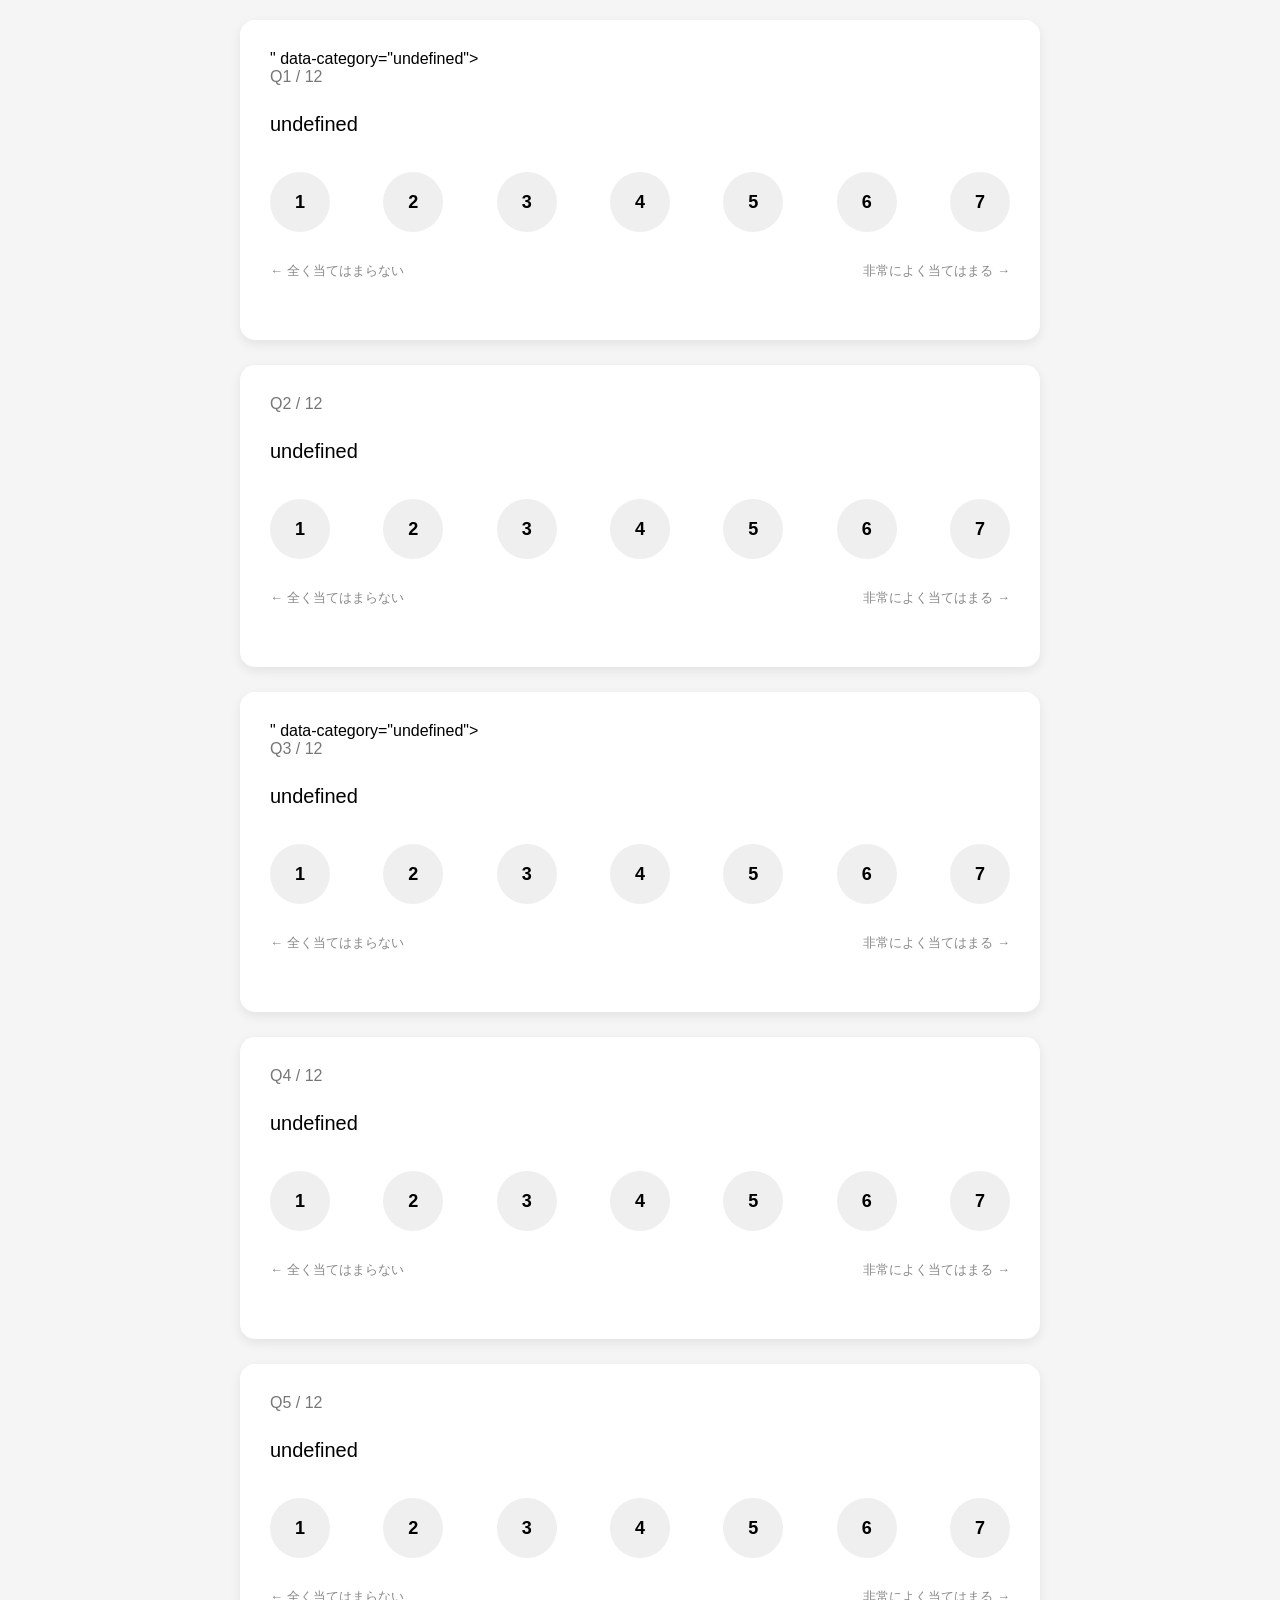
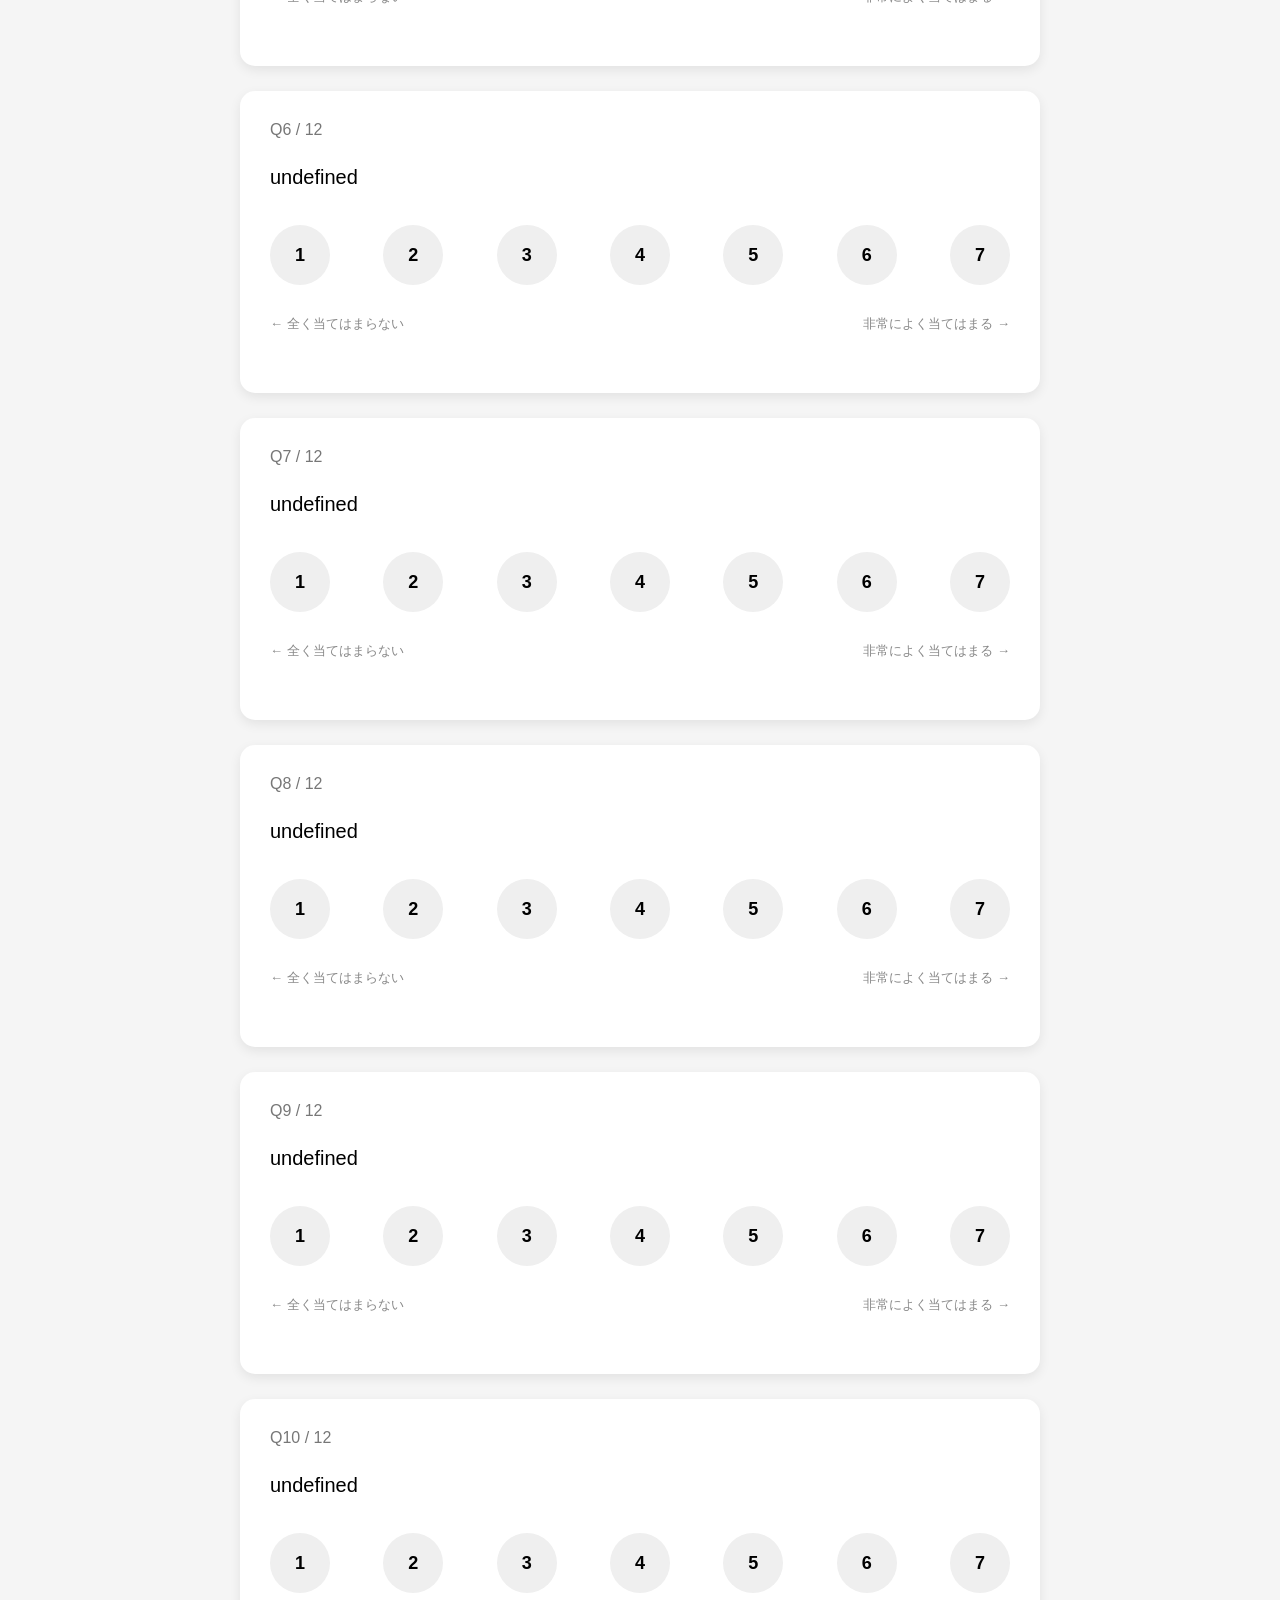
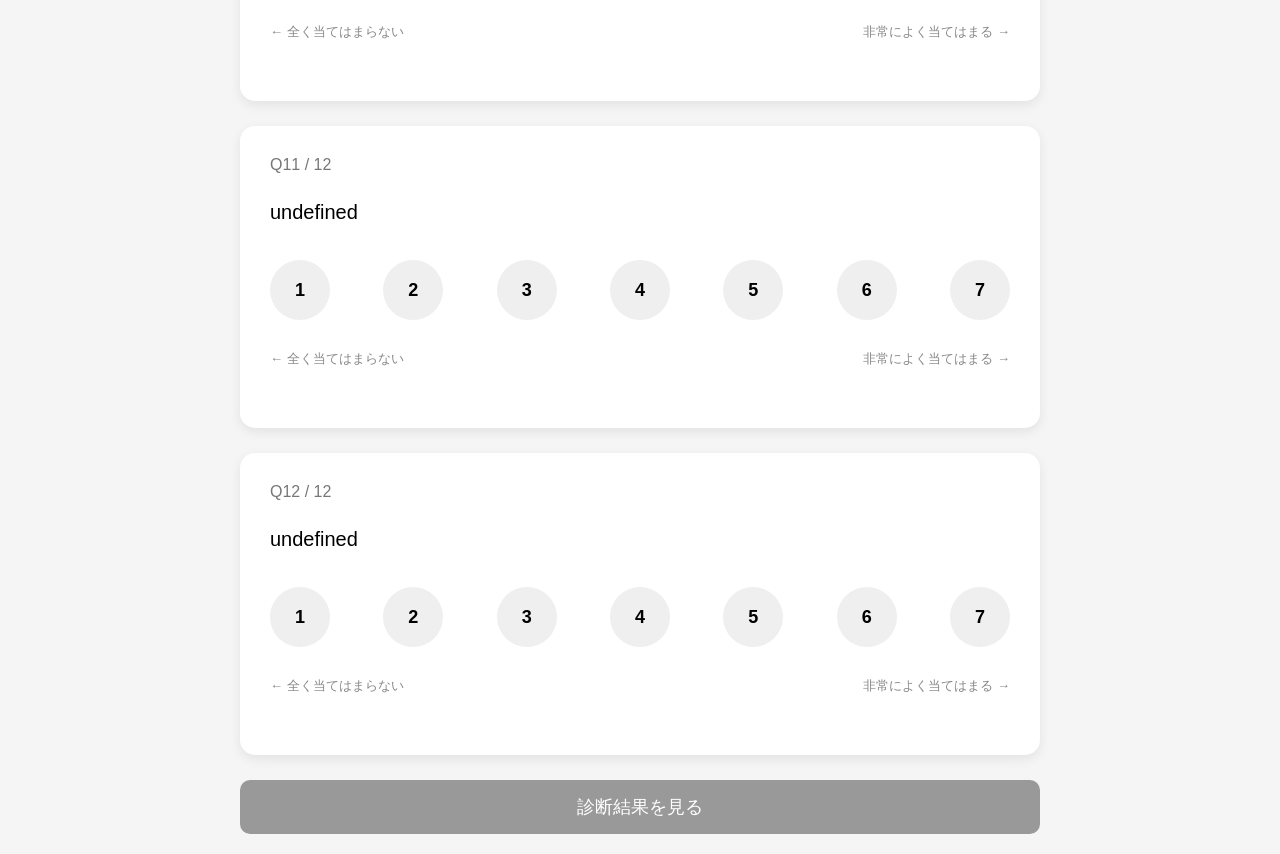
==== commit 335f16aa: "Add files via upload" ====
--- a/question.html
+++ b/question.html
@@ -4,7 +4,7 @@
 const answers={};let totalQuestions=0;
 function fit(){const c=document.querySelector('.fixed-canvas'),f=document.querySelector('.scale-frame'),bs=getComputedStyle(document.body),w=innerWidth-parseFloat(bs.paddingLeft)-parseFloat(bs.paddingRight),s=Math.min(1,w/800);c.style.transform=`scale(${s})`;f.style.height=`${c.scrollHeight*s}px`}
 function selectScore(b){const c=b.closest('.question-card');c.querySelectorAll('.score-buttons button').forEach(x=>x.classList.remove('selected'));b.classList.add('selected');answers[c.dataset.strength]={strength:c.dataset.strength,category:c.dataset.category,score:Number(b.textContent.trim())};sessionStorage.setItem('strengthAnswers',JSON.stringify(answers));updateProgress();const n=c.nextElementSibling;if(n?.classList.contains('question-card'))n.scrollIntoView({behavior:'smooth',block:'start'})}
-function updateProgress(){const n=Object.keys(answers).length,b=document.getElementById('resultBtn');b.textContent=n<totalQuestions?`${n} / ${totalQuestions}`:'診断結果を見る';b.disabled=n<totalQuestions}
+function updateProgress(){const n=Object.keys(answers).length,b=document.getElementById('resultBtn');b.textContent='診断結果を見る';b.disabled=n<totalQuestions}
 fetch('data/strength.csv').then(r=>r.text()).then(data=>{const rows=data.replace(/^\uFEFF/,'').trim().split(/\r?\n/).slice(1);totalQuestions=rows.length;document.getElementById('questionArea').innerHTML=rows.map((line,i)=>{const [strength,category,text]=line.split(',');return `<div class="question-card" data-strength="${strength}" data-category="${category}"><div class="question-number">Q${i+1} / ${rows.length}</div><p class="question-text">${text}</p><div class="score-buttons">${[1,2,3,4,5,6,7].map(n=>`<button onclick="selectScore(this)">${n}</button>`).join('')}</div><div class="score-labels"><span>← 全く当てはまらない</span><span>非常によく当てはまる →</span></div></div>`}).join('');updateProgress();fit()});
 addEventListener('load',fit);addEventListener('resize',fit);
 </script></body></html>
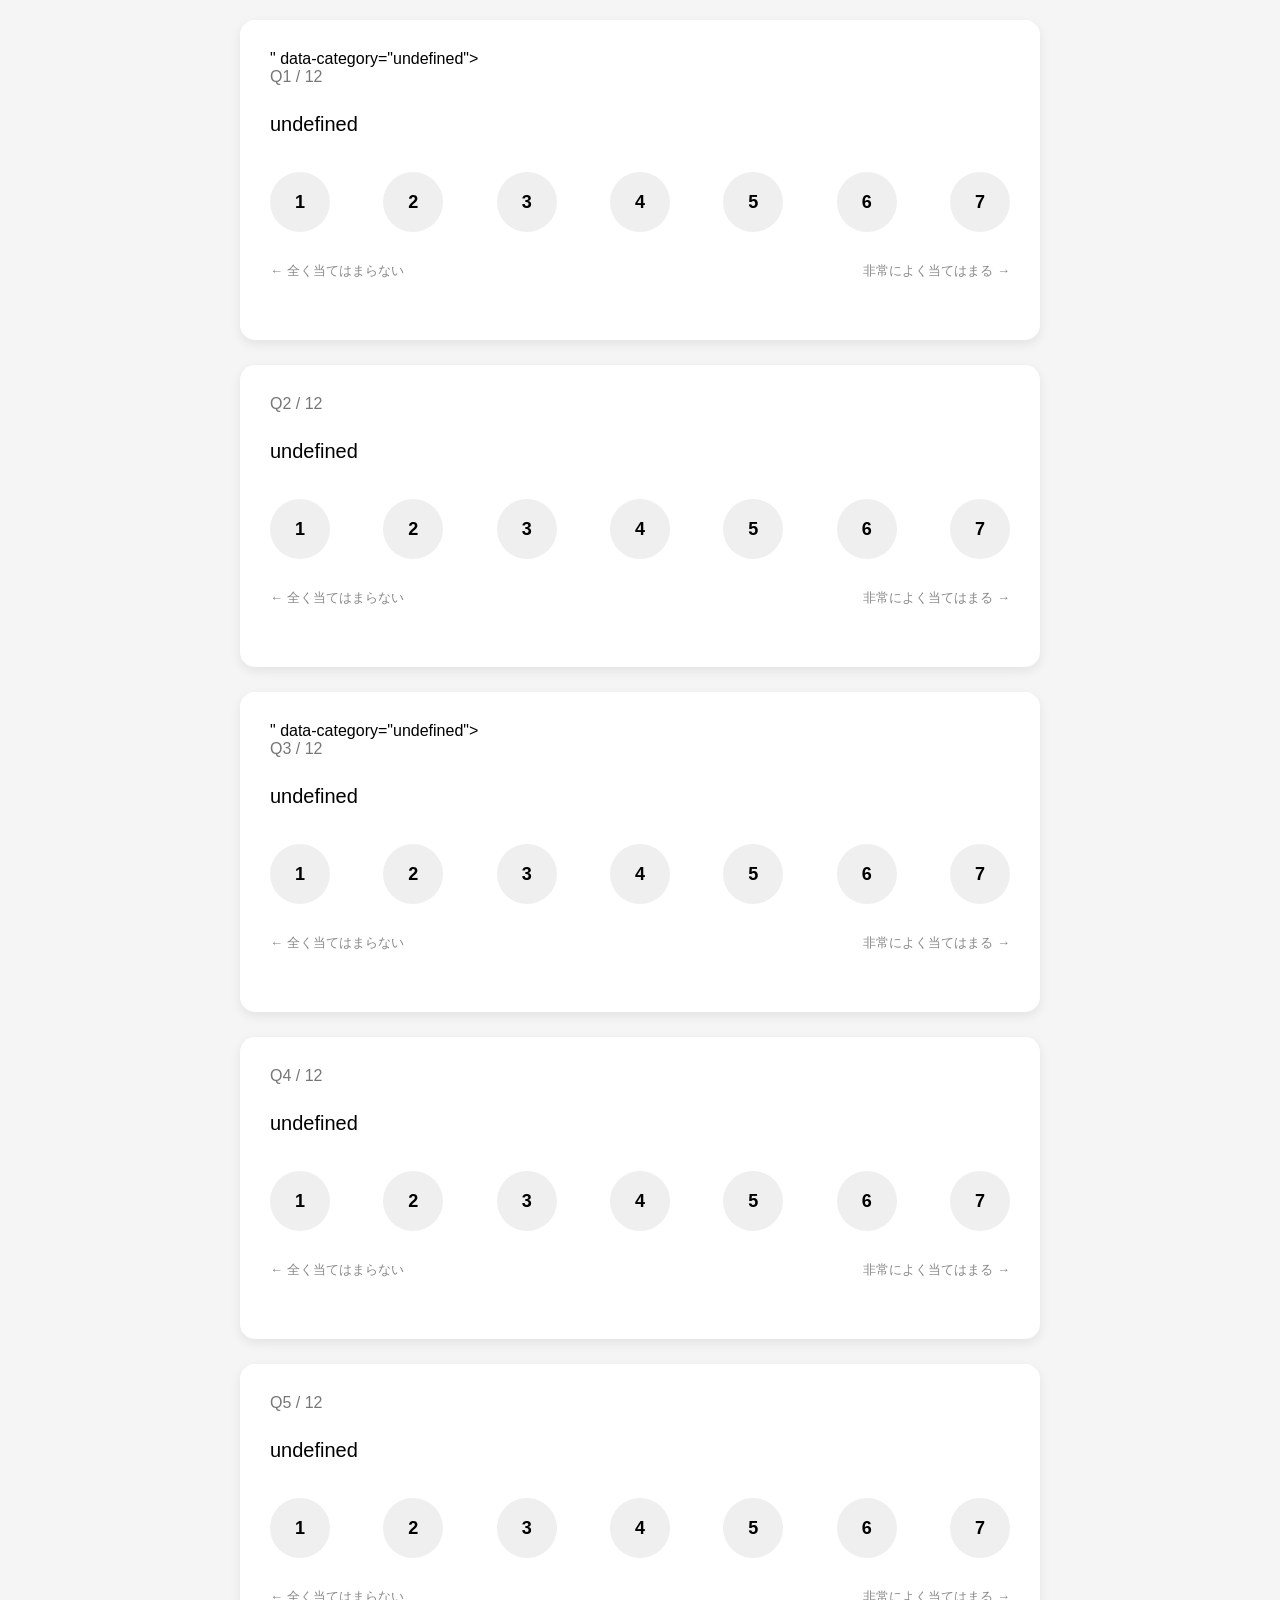
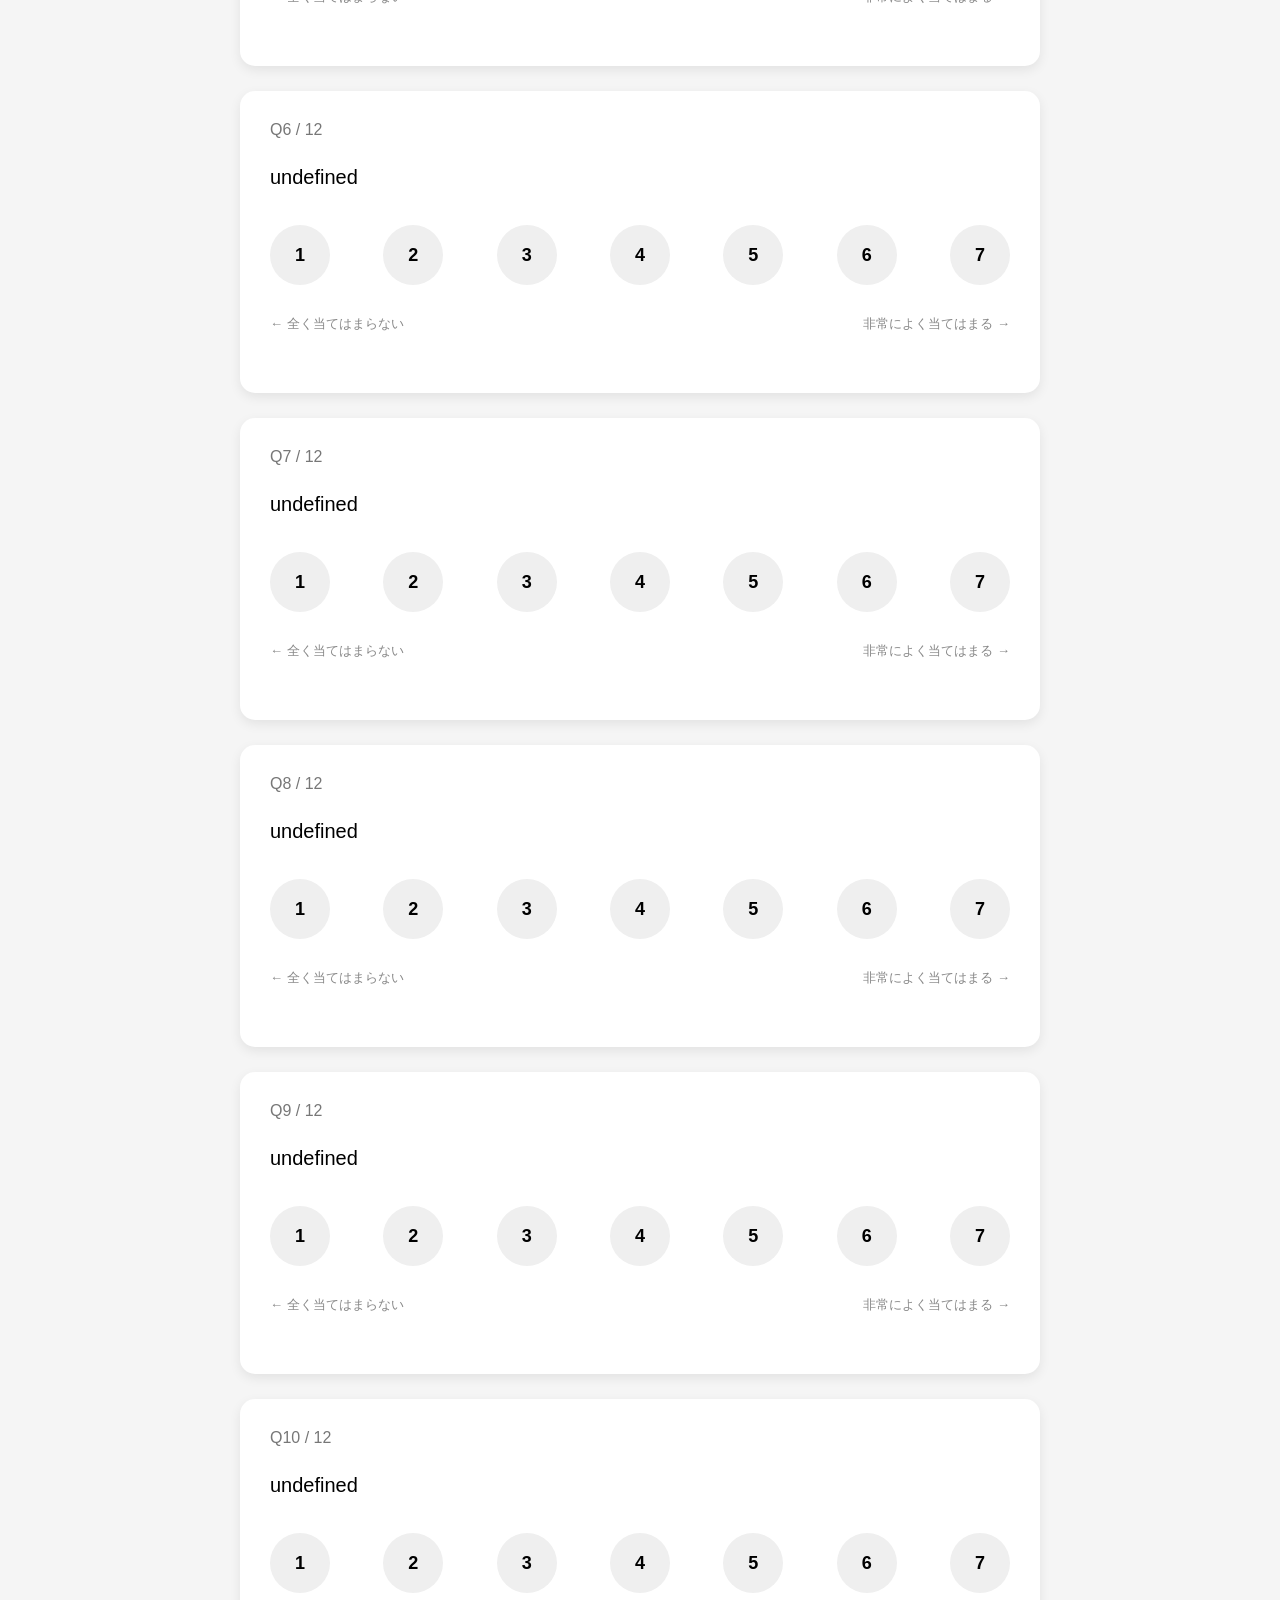
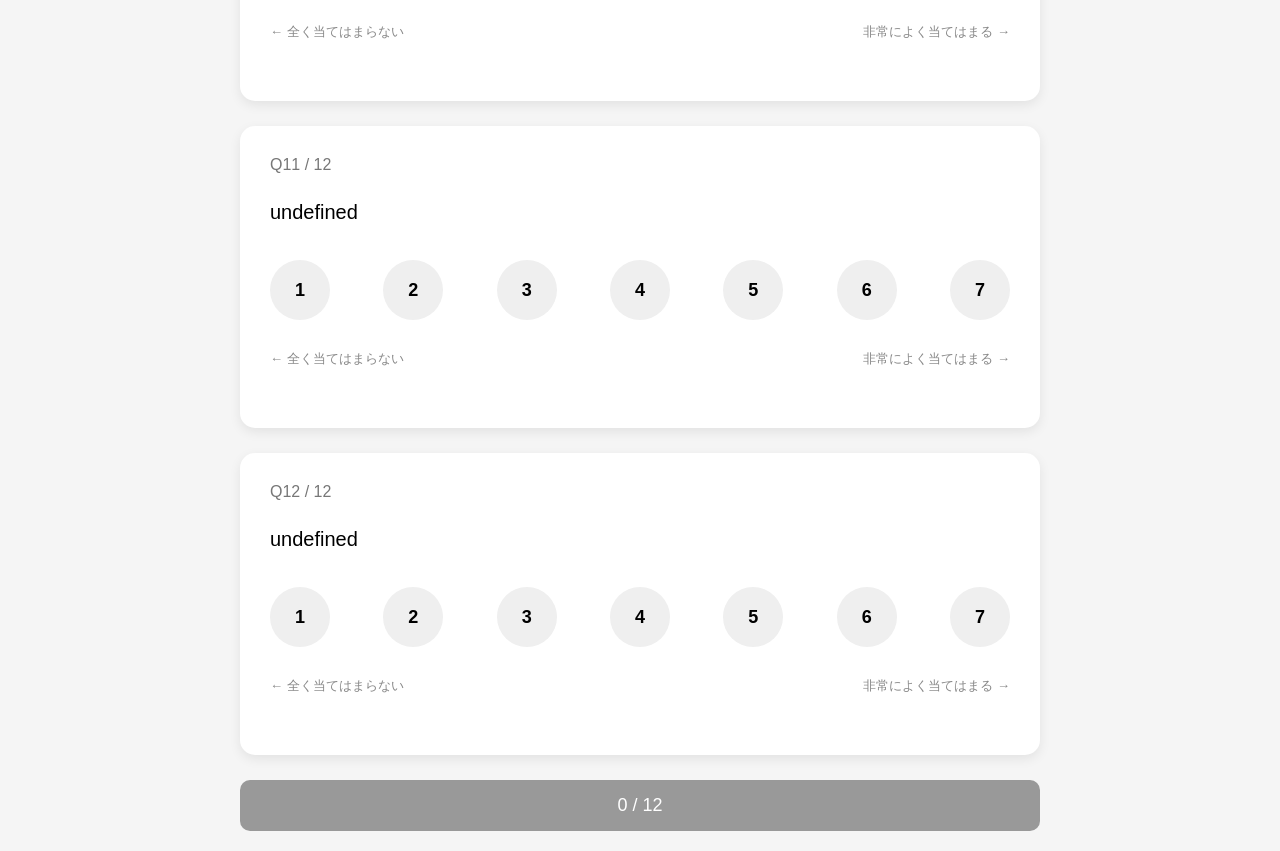
==== commit a2380eca: "Add files via upload" ====
--- a/question.html
+++ b/question.html
@@ -4,7 +4,7 @@
 const answers={};let totalQuestions=0;
 function fit(){const c=document.querySelector('.fixed-canvas'),f=document.querySelector('.scale-frame'),bs=getComputedStyle(document.body),w=innerWidth-parseFloat(bs.paddingLeft)-parseFloat(bs.paddingRight),s=Math.min(1,w/800);c.style.transform=`scale(${s})`;f.style.height=`${c.scrollHeight*s}px`}
 function selectScore(b){const c=b.closest('.question-card');c.querySelectorAll('.score-buttons button').forEach(x=>x.classList.remove('selected'));b.classList.add('selected');answers[c.dataset.strength]={strength:c.dataset.strength,category:c.dataset.category,score:Number(b.textContent.trim())};sessionStorage.setItem('strengthAnswers',JSON.stringify(answers));updateProgress();const n=c.nextElementSibling;if(n?.classList.contains('question-card'))n.scrollIntoView({behavior:'smooth',block:'start'})}
-function updateProgress(){const n=Object.keys(answers).length,b=document.getElementById('resultBtn');b.textContent='診断結果を見る';b.disabled=n<totalQuestions}
+function updateProgress(){const n=Object.keys(answers).length,b=document.getElementById('resultBtn');b.textContent=n<totalQuestions?`${n} / ${totalQuestions}`:'診断結果を見る';b.disabled=n<totalQuestions}
 fetch('data/strength.csv').then(r=>r.text()).then(data=>{const rows=data.replace(/^\uFEFF/,'').trim().split(/\r?\n/).slice(1);totalQuestions=rows.length;document.getElementById('questionArea').innerHTML=rows.map((line,i)=>{const [strength,category,text]=line.split(',');return `<div class="question-card" data-strength="${strength}" data-category="${category}"><div class="question-number">Q${i+1} / ${rows.length}</div><p class="question-text">${text}</p><div class="score-buttons">${[1,2,3,4,5,6,7].map(n=>`<button onclick="selectScore(this)">${n}</button>`).join('')}</div><div class="score-labels"><span>← 全く当てはまらない</span><span>非常によく当てはまる →</span></div></div>`}).join('');updateProgress();fit()});
 addEventListener('load',fit);addEventListener('resize',fit);
 </script></body></html>
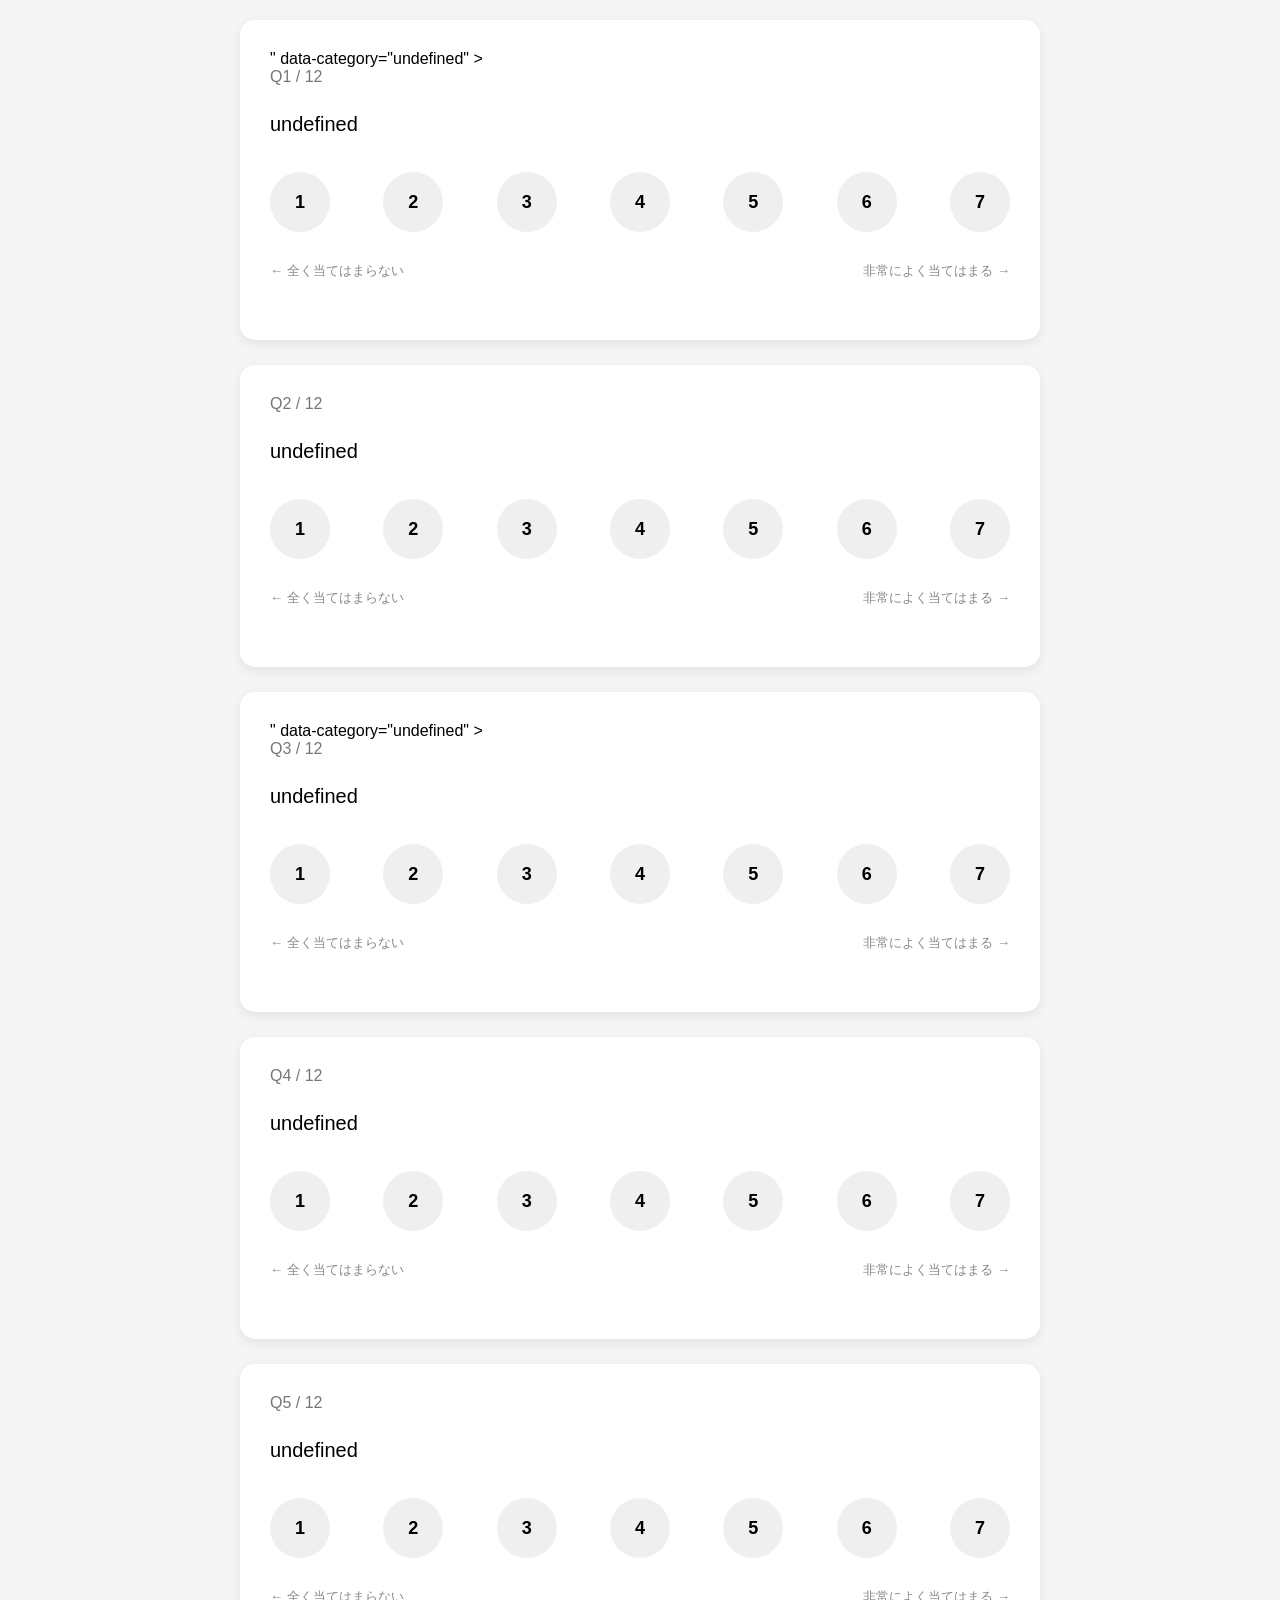
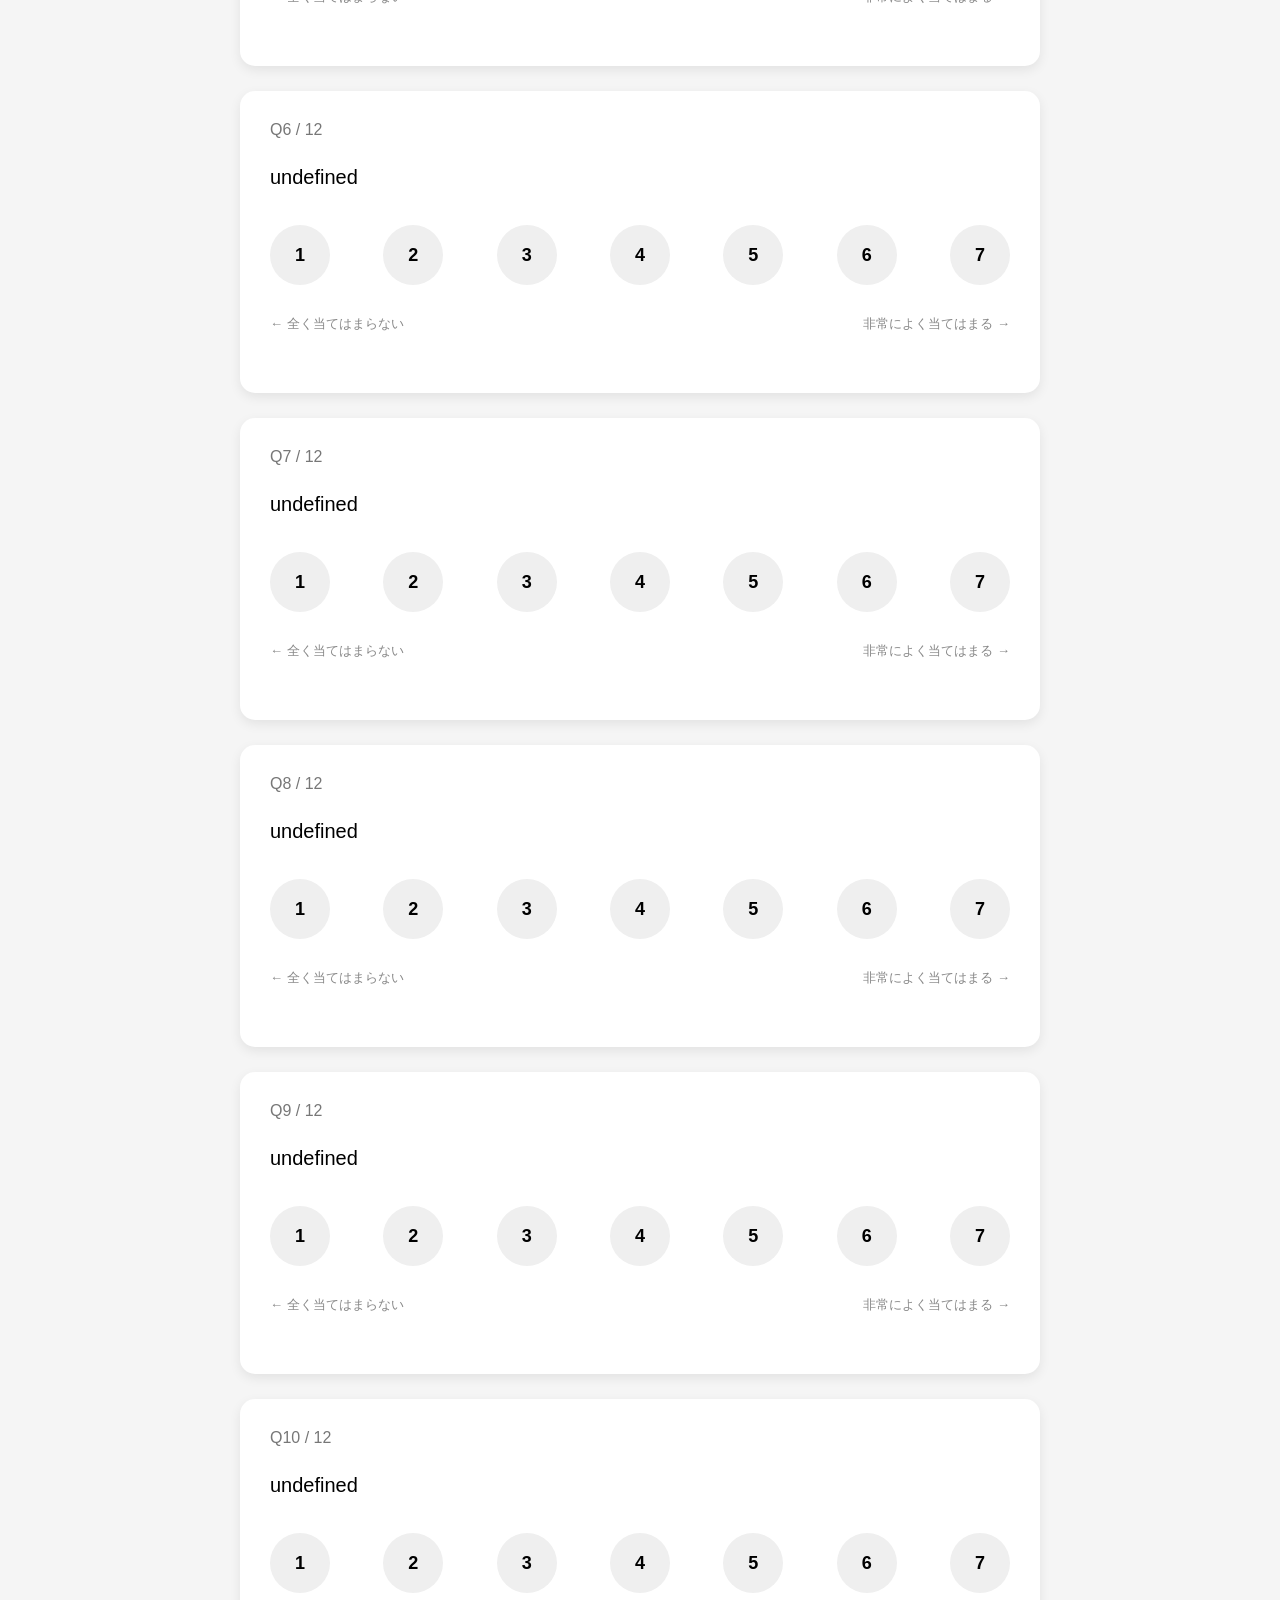
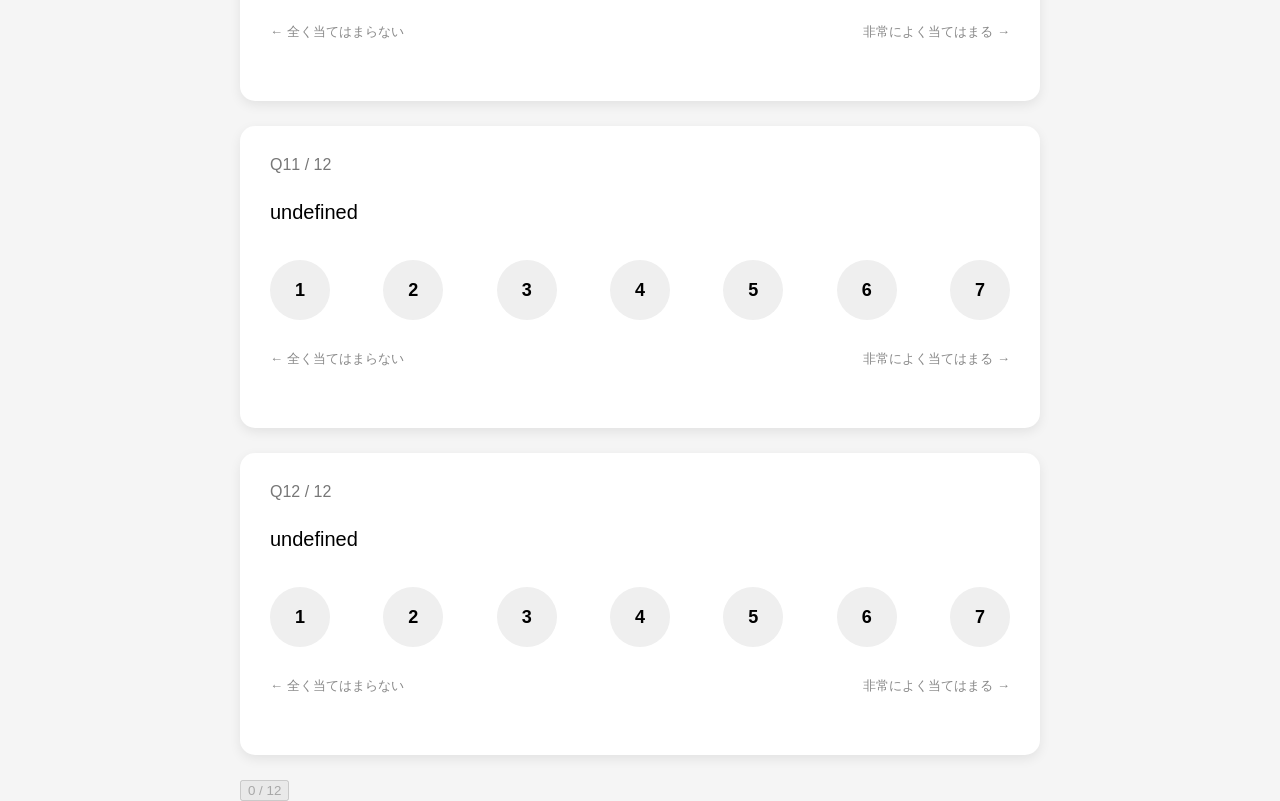
==== commit f7509dba: "Add files via upload" ====
--- a/question.html
+++ b/question.html
@@ -1,10 +1,174 @@
-<!DOCTYPE html><html lang="ja"><head><meta charset="UTF-8"><meta name="viewport" content="width=device-width,initial-scale=1.0"><title>強み診断</title><link rel="stylesheet" href="style.css"></head>
-<body class="page-question"><div class="scale-frame"><main class="fixed-canvas"><div id="questionArea"></div><div class="action-wrap"><button class="main-button" id="resultBtn" onclick="location.href='result.html'" disabled></button></div></main></div>
-<script>
-const answers={};let totalQuestions=0;
-function fit(){const c=document.querySelector('.fixed-canvas'),f=document.querySelector('.scale-frame'),bs=getComputedStyle(document.body),w=innerWidth-parseFloat(bs.paddingLeft)-parseFloat(bs.paddingRight),s=Math.min(1,w/800);c.style.transform=`scale(${s})`;f.style.height=`${c.scrollHeight*s}px`}
-function selectScore(b){const c=b.closest('.question-card');c.querySelectorAll('.score-buttons button').forEach(x=>x.classList.remove('selected'));b.classList.add('selected');answers[c.dataset.strength]={strength:c.dataset.strength,category:c.dataset.category,score:Number(b.textContent.trim())};sessionStorage.setItem('strengthAnswers',JSON.stringify(answers));updateProgress();const n=c.nextElementSibling;if(n?.classList.contains('question-card'))n.scrollIntoView({behavior:'smooth',block:'start'})}
-function updateProgress(){const n=Object.keys(answers).length,b=document.getElementById('resultBtn');b.textContent=n<totalQuestions?`${n} / ${totalQuestions}`:'診断結果を見る';b.disabled=n<totalQuestions}
-fetch('data/strength.csv').then(r=>r.text()).then(data=>{const rows=data.replace(/^\uFEFF/,'').trim().split(/\r?\n/).slice(1);totalQuestions=rows.length;document.getElementById('questionArea').innerHTML=rows.map((line,i)=>{const [strength,category,text]=line.split(',');return `<div class="question-card" data-strength="${strength}" data-category="${category}"><div class="question-number">Q${i+1} / ${rows.length}</div><p class="question-text">${text}</p><div class="score-buttons">${[1,2,3,4,5,6,7].map(n=>`<button onclick="selectScore(this)">${n}</button>`).join('')}</div><div class="score-labels"><span>← 全く当てはまらない</span><span>非常によく当てはまる →</span></div></div>`}).join('');updateProgress();fit()});
-addEventListener('load',fit);addEventListener('resize',fit);
-</script></body></html>
+<!DOCTYPE html>
+<html lang="ja">
+
+<head>
+    <meta charset="UTF-8">
+    <meta name="viewport" content="width=device-width, initial-scale=1.0">
+    <title>強み診断</title>
+    <link rel="stylesheet" href="style.css">
+</head>
+
+<body class="page-question">
+    <div class="question-scale-frame">
+    <div class="question-scale-content">
+
+    <div id="questionArea"></div>
+
+    
+    <div class="result-button">
+        <button
+            id="resultBtn"
+            onclick="location.href='result.html'"
+            disabled
+        >
+        </button>
+    </div>
+
+
+    
+    </div>
+    </div>
+
+    <script>
+
+        const answers = {};
+        let totalQuestions = 0;
+
+        function selectScore(button) {
+
+            const questionCard = button.closest(".question-card");
+            const buttons = questionCard.querySelectorAll(".score-buttons button");
+
+            buttons.forEach(btn => {
+                btn.classList.remove("selected");
+            });
+
+            button.classList.add("selected");
+
+            const strength = questionCard.dataset.strength;
+            const category = questionCard.dataset.category;
+            const score = Number(button.textContent.trim());
+
+            answers[strength] = {
+                strength: strength,
+                category: category,
+                score: score
+            };
+
+	    sessionStorage.setItem("strengthAnswers", JSON.stringify(answers));
+	    updateProgress(totalQuestions);
+	    
+	    const nextCard = questionCard.nextElementSibling;
+	    
+	    if (nextCard && nextCard.classList.contains("question-card")) {
+	        nextCard.scrollIntoView({
+	            behavior: "smooth",
+	            block: "start"
+	        });
+	    }
+        }
+
+        function updateProgress(totalQuestions) {
+
+            const answeredCount = Object.keys(answers).length;
+            const resultBtn = document.getElementById("resultBtn");
+
+            if (answeredCount < totalQuestions) {
+
+                resultBtn.textContent =`${answeredCount} / ${totalQuestions}`;
+                resultBtn.disabled = true;
+
+            } else {
+
+                resultBtn.textContent = "診断結果を見る";
+                resultBtn.disabled = false;
+
+            }
+        }
+
+        fetch("data/strength.csv")
+            .then(response => response.text())
+            .then(data => {
+
+                const lines = data.trim().split(/\r?\n/);
+                const csvQuestionInfo = [];
+
+                lines.slice(1).forEach(line => {
+
+                    const [
+                        strength,
+                        category,
+                        text,
+                        description
+                    ] = line.split(",");
+
+                    csvQuestionInfo.push({
+                        strength: strength,
+                        category: category,
+                        text: text
+                    });
+
+                });
+
+	        totalQuestions = csvQuestionInfo.length;
+
+                let html = "";
+
+                csvQuestionInfo.forEach((q, index) => {
+
+                    html += `
+                        <div
+                            class="question-card"
+                            data-strength="${q.strength}"
+                            data-category="${q.category}"
+                        >
+
+                            <div class="question-number">
+                                Q${index + 1} / ${csvQuestionInfo.length}
+                            </div>
+
+                            <p class="question-text">
+                                ${q.text}
+                            </p>
+
+                            <div class="score-buttons">
+                                <button onclick="selectScore(this)">1</button>
+                                <button onclick="selectScore(this)">2</button>
+                                <button onclick="selectScore(this)">3</button>
+                                <button onclick="selectScore(this)">4</button>
+                                <button onclick="selectScore(this)">5</button>
+                                <button onclick="selectScore(this)">6</button>
+                                <button onclick="selectScore(this)">7</button>
+                            </div>
+
+                            <div class="score-labels">
+                                <span>← 全く当てはまらない</span>
+                                <span>非常によく当てはまる →</span>
+                            </div>
+
+                        </div>
+                    `;
+
+                });
+
+                document.getElementById("questionArea").innerHTML = html;
+                updateProgress(totalQuestions);
+
+            });
+
+        function fitQuestionPage() {
+            const frame = document.querySelector(".question-scale-frame");
+            const content = document.querySelector(".question-scale-content");
+            if (!frame || !content) return;
+            const bs = getComputedStyle(document.body);
+            const availableWidth = window.innerWidth - parseFloat(bs.paddingLeft) - parseFloat(bs.paddingRight);
+            const scale = Math.min(1, availableWidth / 800);
+            content.style.transform = `scale(${scale})`;
+            frame.style.height = `${content.offsetHeight * scale}px`;
+        }
+        window.addEventListener("load", fitQuestionPage);
+        window.addEventListener("resize", fitQuestionPage);
+    </script>
+</body>
+
+</html>
--- a/style.css
+++ b/style.css
@@ -1,3 +1,271 @@
-*{box-sizing:border-box}html,body{margin:0}body{font-family:sans-serif;background:#f5f5f5;padding:20px;overflow-x:hidden}.scale-frame{width:100%;display:flex;justify-content:center;align-items:flex-start}.fixed-canvas{width:800px;flex:0 0 800px;transform-origin:top center}.main-button{width:100%;padding:15px;font-size:18px;border:0;border-radius:10px;background:#222;color:#fff;cursor:pointer}.main-button:hover{background:#43a047}.main-button:disabled{background:#999;cursor:not-allowed}.action-wrap{margin-top:25px}
-.question-card{background:#fff;padding:30px;border-radius:15px;margin-bottom:25px;box-shadow:0 4px 12px rgba(0,0,0,.08)}.question-number{color:#777;font-size:16px;margin-bottom:15px}.question-text{font-size:20px;line-height:1.8;margin-bottom:10px}.score-buttons{display:flex;justify-content:space-between;margin:30px 0}.score-buttons button{width:60px;height:60px;border-radius:50%;border:0;cursor:pointer;background:#efefef;font-size:18px;font-weight:bold}.score-buttons button.selected{background:#43a047;color:#fff}.score-labels{display:flex;justify-content:space-between;margin-bottom:30px;color:#888;font-size:13px}
-.result-card{background:#fff;padding:30px;border-radius:15px;box-shadow:0 4px 12px rgba(0,0,0,.08)}h1{text-align:center}.category-block{margin-bottom:24px}.category-layout{display:flex;align-items:center;gap:15px}.category-icon{width:70px;height:70px;object-fit:contain;flex-shrink:0}.category-content{flex:1;min-width:0}.category-title-row{display:flex;justify-content:space-between;align-items:flex-start;gap:12px;margin-bottom:8px;font-weight:bold}.category-percent{white-space:nowrap;font-weight:bold}.bar-bg{width:100%;height:18px;background:#e5e5e5;border-radius:20px;overflow:hidden}.bar-fill{height:100%;border-radius:20px}.strength-card{display:flex;align-items:center;gap:20px;padding:20px;border-radius:15px;margin-bottom:20px}.strength-image{flex-shrink:0}.strength-name{font-size:32px;font-weight:bold}.strength-description{margin-top:10px;line-height:1.8}
+/* ===== 3ページ共通 ===== */
+* {
+    box-sizing: border-box;
+}
+
+html,
+body {
+    margin: 0;
+}
+
+body {
+    font-family: sans-serif;
+    background: #f5f5f5;
+    padding: clamp(8px, 2.5vw, 20px);
+}
+
+h1 {
+    text-align: center;
+}
+
+button {
+    font-family: inherit;
+}
+
+.main-button {
+    width: 100%;
+    padding: 15px;
+    font-size: 18px;
+    border: none;
+    border-radius: 10px;
+    background-color: #222222;
+    color: white;
+    cursor: pointer;
+}
+
+.main-button:hover {
+    background-color: #43a047;
+}
+
+/* ===== index.html ===== */
+.page-index {
+    overflow-x: hidden;
+}
+
+.page-index .index-scale-frame {
+    width: 100%;
+    display: flex;
+    justify-content: center;
+    align-items: flex-start;
+}
+
+.page-index .container {
+    width: 800px;
+    flex: 0 0 800px;
+    transform-origin: top center;
+}
+
+.page-index .description {
+    background: white;
+    padding: 15px;
+    border-radius: 10px;
+    margin-bottom: 20px;
+}
+
+.page-index .image-grid {
+    display: grid;
+    grid-template-columns: repeat(2, 1fr);
+    gap: 15px;
+}
+
+.page-index .image-card {
+    border-radius: 10px;
+    padding: 15px;
+    min-height: 100px;
+    display: flex;
+    align-items: center;
+    gap: 15px;
+}
+
+.page-index .category-text {
+    flex: 1;
+    display: flex;
+    flex-direction: column;
+    justify-content: center;
+}
+
+.page-index .category-text h3 {
+    margin: 0 0 10px;
+    font-size: 26px;
+    font-weight: bold;
+}
+
+.page-index .category-text p {
+    margin: 0;
+    line-height: 1.5;
+}
+
+.page-index .start-button {
+    margin-top: 25px;
+}
+
+/* ===== question.html ===== */
+.page-question { overflow-x: hidden; }
+.page-question .question-scale-frame { width: 100%; display: flex; justify-content: center; align-items: flex-start; }
+.page-question .question-scale-content { width: 800px; flex: 0 0 800px; transform-origin: top center; }
+
+.page-question .question-card {
+    background: white;
+    padding: 30px;
+    border-radius: 15px;
+    margin-bottom: 25px;
+    box-shadow: 0 4px 12px rgba(0, 0, 0, 0.08);
+}
+
+.page-question .question-number {
+    color: #777;
+    font-size: 16px;
+    margin-bottom: 15px;
+}
+
+.page-question .question-text {
+    font-size: 20px;
+    line-height: 1.8;
+    margin-bottom: 10px;
+}
+
+.page-question .score-buttons {
+    display: flex;
+    justify-content: space-between;
+    margin: 30px 0;
+}
+
+.page-question .score-buttons button {
+    width: 60px;
+    height: 60px;
+    border-radius: 50%;
+    border: none;
+    cursor: pointer;
+    background: #efefef;
+    font-size: 18px;
+    font-weight: bold;
+}
+
+.page-question .score-buttons button.selected {
+    background: #43a047;
+    color: white;
+}
+
+.page-question .score-labels {
+    display: flex;
+    justify-content: space-between;
+    margin-bottom: 30px;
+    color: #888;
+    font-size: 13px;
+}
+
+.page-question .result-button {
+    margin-top: 25px;
+}
+
+.page-question .main-button:disabled {
+    background: #999;
+    cursor: not-allowed;
+}
+
+
+
+/* ===== result.html ===== */
+.page-result { overflow-x: hidden; }
+.page-result .result-scale-frame { width: 100%; display: flex; justify-content: center; align-items: flex-start; }
+.page-result .result-scale-content { width: 800px; flex: 0 0 800px; transform-origin: top center; }
+
+.page-result .result-page-frame {
+    width: 100%;
+    display: flex;
+    justify-content: center;
+    align-items: flex-start;
+}
+
+.page-result .result-card {
+    width: 800px;
+    background: white;
+    padding: 30px;
+    border-radius: 15px;
+    box-shadow: 0 4px 12px rgba(0, 0, 0, 0.08);
+
+}
+
+.page-result .category-block {
+    margin-bottom: 24px;
+}
+
+.page-result .category-layout {
+    display: flex;
+    align-items: center;
+    gap: 15px;
+}
+
+.page-result .category-icon {
+    width: 70px;
+    height: 70px;
+    object-fit: contain;
+    flex-shrink: 0;
+}
+
+.page-result .category-content,
+.page-result .strength-text {
+    flex: 1;
+    min-width: 0;
+}
+
+.page-result .category-title-row {
+    display: flex;
+    justify-content: space-between;
+    align-items: flex-start;
+    gap: 12px;
+    margin-bottom: 8px;
+    font-weight: bold;
+}
+
+.page-result .category-text {
+    flex: 1;
+    line-height: 1.5;
+}
+
+.page-result .category-percent {
+    white-space: nowrap;
+    font-weight: bold;
+}
+
+.page-result .bar-bg {
+    width: 100%;
+    height: 18px;
+    background: #e5e5e5;
+    border-radius: 20px;
+    overflow: hidden;
+}
+
+.page-result .bar-fill {
+    height: 100%;
+    background: #43a047;
+    border-radius: 20px;
+    transition: 0.5s;
+}
+
+.page-result .strength-card {
+    display: flex;
+    align-items: center;
+    gap: 20px;
+    padding: 20px;
+    border-radius: 15px;
+    margin-bottom: 20px;
+}
+
+.page-result .strength-image {
+    flex-shrink: 0;
+}
+
+.page-result .strength-name {
+    font-size: 32px;
+    font-weight: bold;
+}
+
+.page-result .strength-description {
+    margin-top: 10px;
+    line-height: 1.8;
+}
+
+.page-result .copy-button {
+    margin-top: 20px;
+}
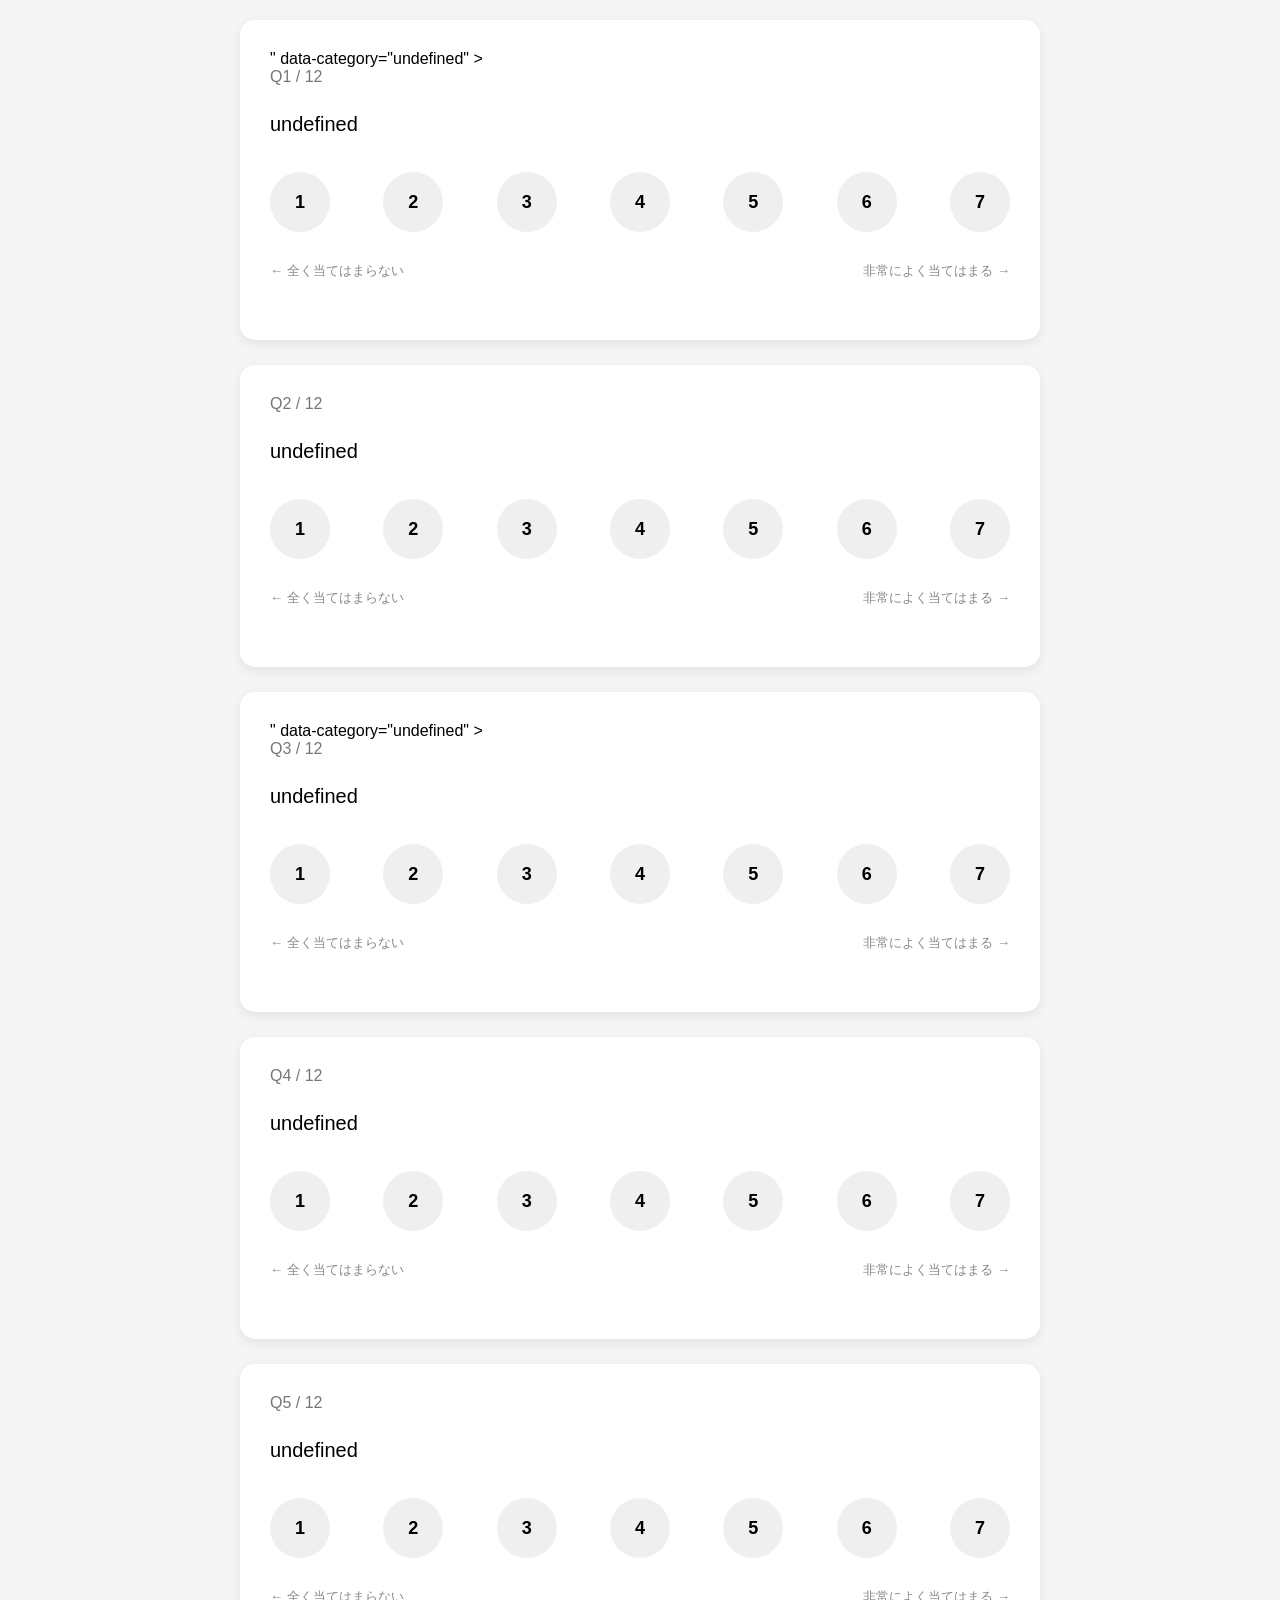
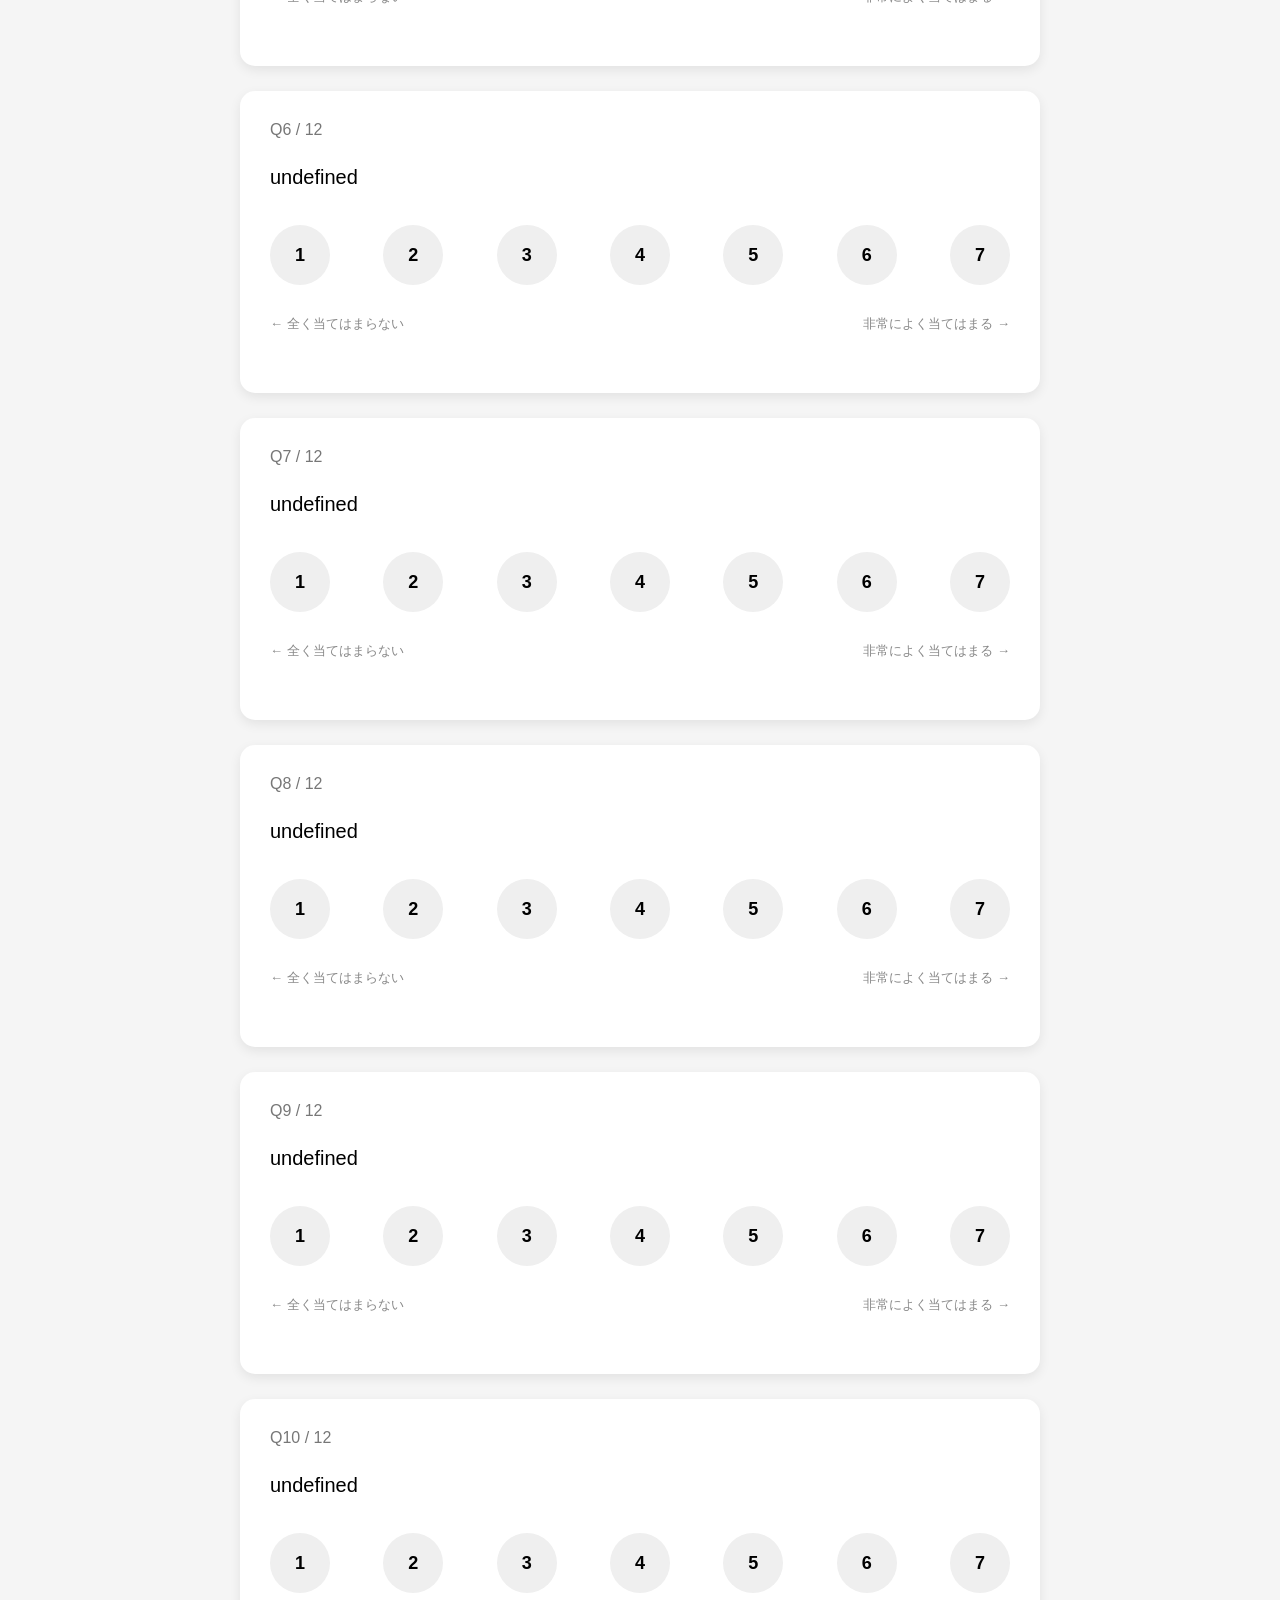
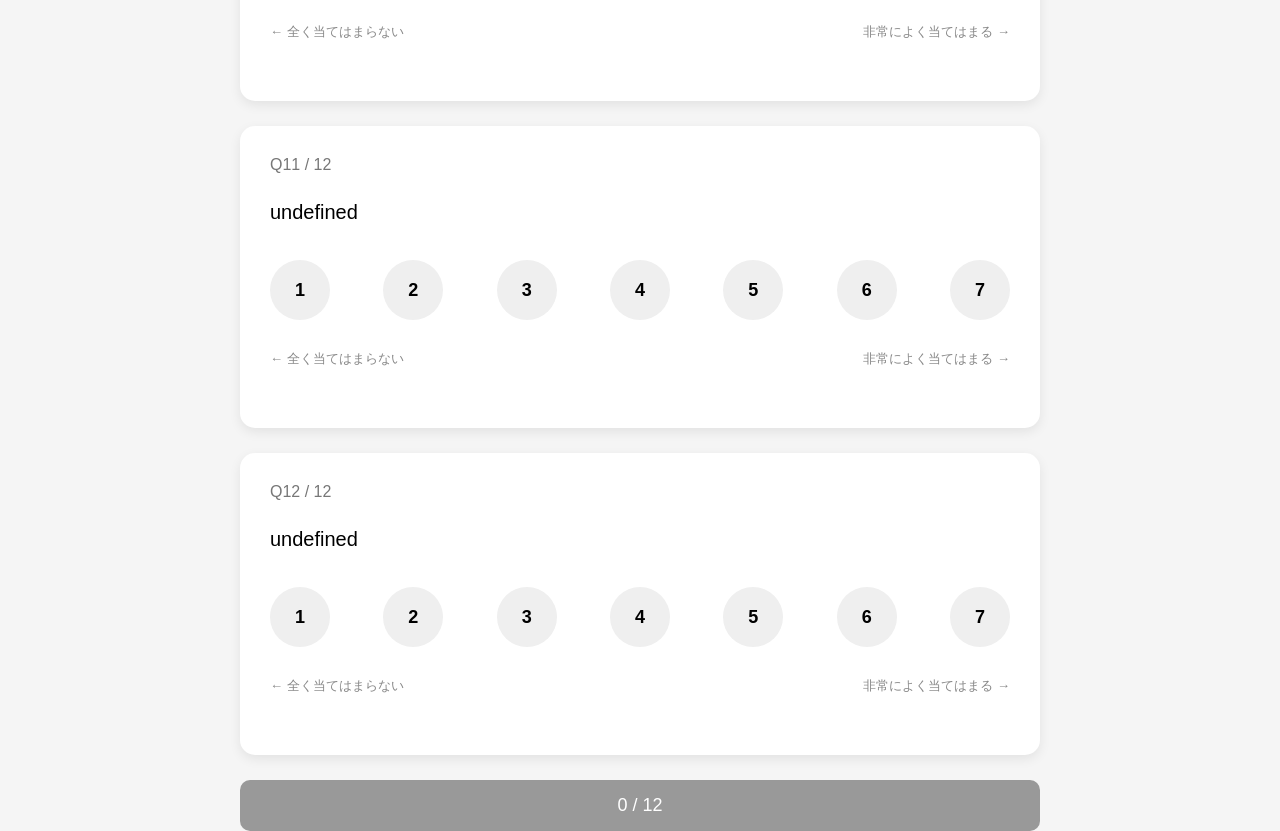
==== commit 020a5772: "Update question.html" ====
--- a/question.html
+++ b/question.html
@@ -18,6 +18,7 @@
     <div class="result-button">
         <button
             id="resultBtn"
+			class="main-button"
             onclick="location.href='result.html'"
             disabled
         >
@@ -171,4 +172,4 @@
     </script>
 </body>
 
-</html>+</html>
